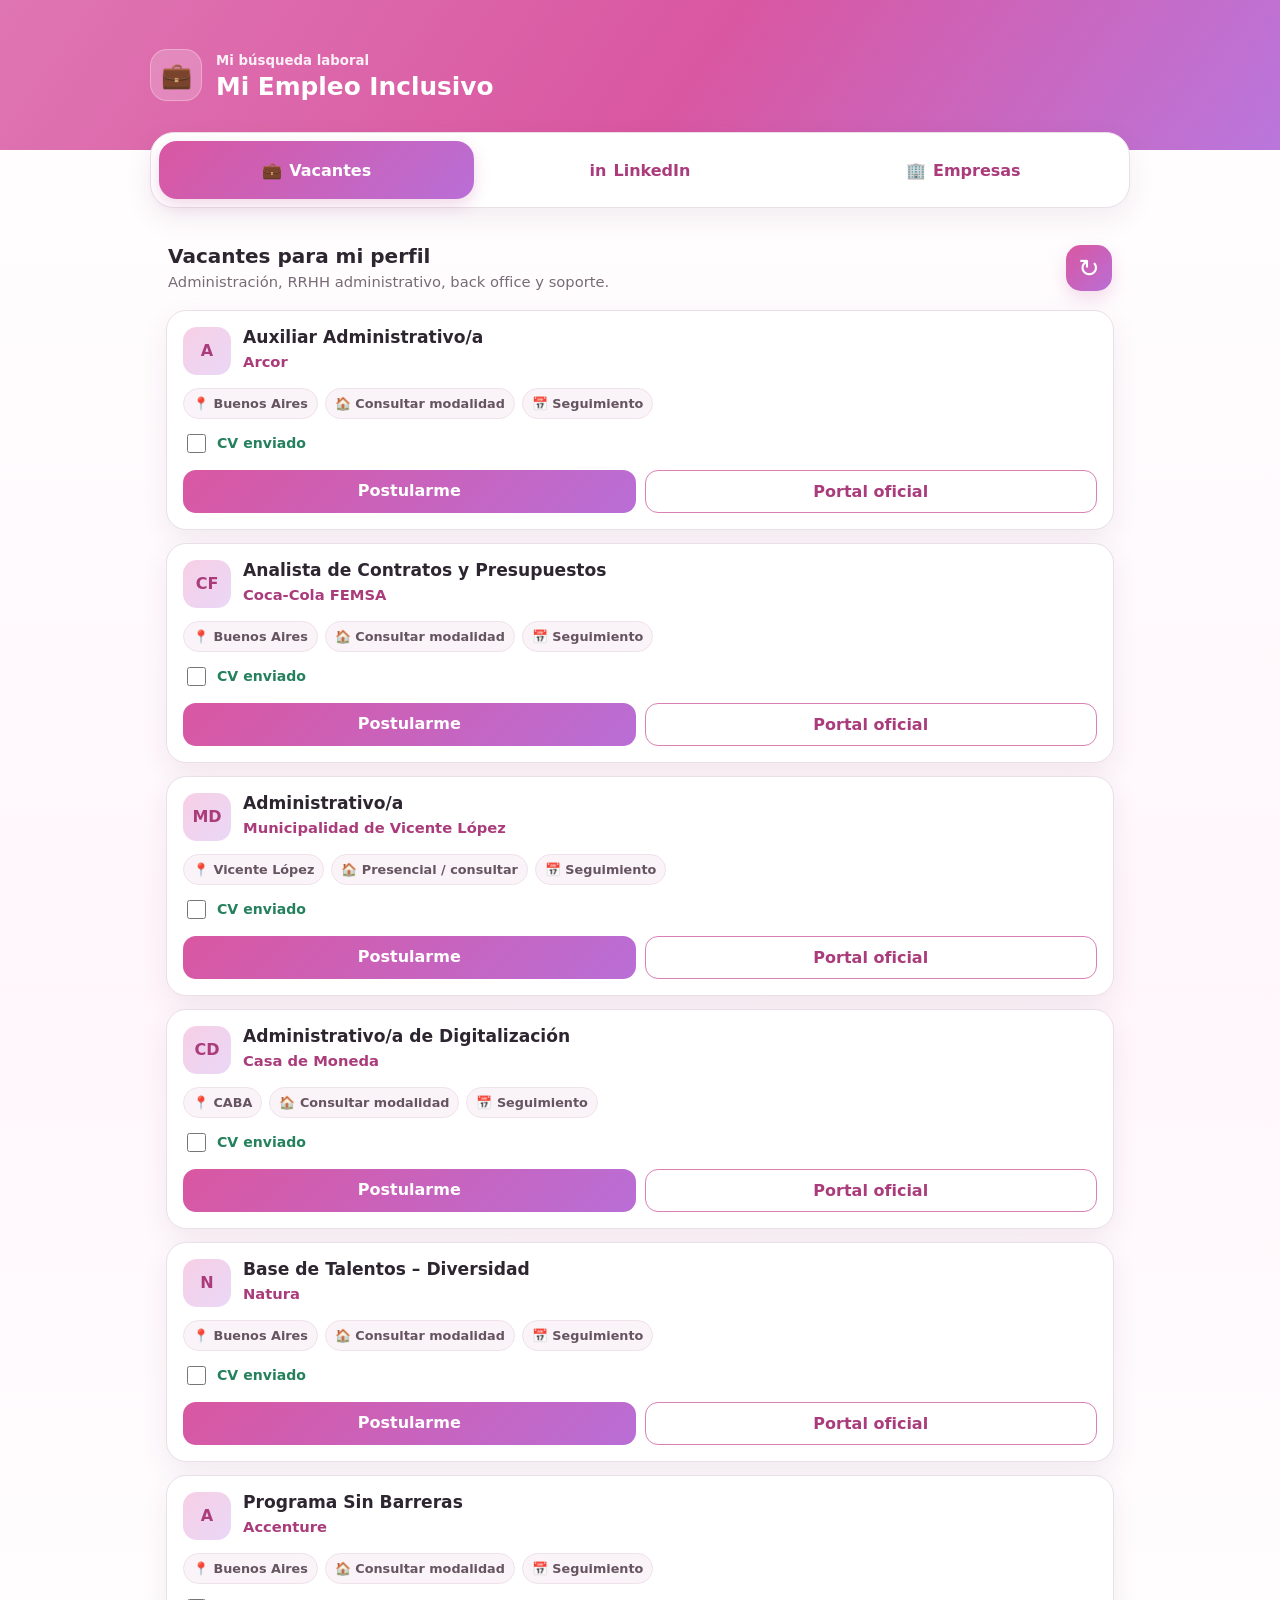
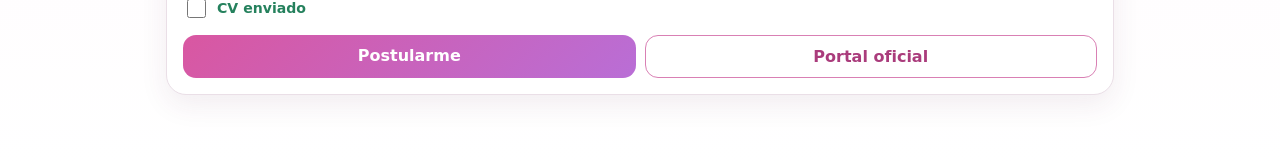
==== index.html @ d7857a65 "Add files via upload" ====
<!doctype html>
<html lang="es">
<head>
  <meta charset="utf-8">
  <meta name="viewport" content="width=device-width,initial-scale=1,viewport-fit=cover">
  <meta name="theme-color" content="#d957a1">
  <meta name="description" content="Mi Empleo Inclusivo">
  <title>Mi Empleo Inclusivo</title>
  <link rel="manifest" href="manifest.webmanifest">
  <link rel="icon" href="icons/icon-192.png">
  <link rel="apple-touch-icon" href="icons/icon-192.png">
  <link rel="stylesheet" href="styles.css">
</head>
<body>
  <header class="hero">
    <div class="hero-title">
      <span class="hero-icon">💼</span>
      <div>
        <small>Mi búsqueda laboral</small>
        <h1>Mi Empleo Inclusivo</h1>
      </div>
    </div>
    <button id="installBtn" class="install-btn hidden">Instalar app</button>
  </header>

  <nav class="tabs">
    <button class="tab active" data-tab="vacancies"><span>💼</span>Vacantes</button>
    <button class="tab" data-tab="linkedin"><span>in</span>LinkedIn</button>
    <button class="tab" data-tab="companies"><span>🏢</span>Empresas</button>
  </nav>

  <main>
    <section id="vacancies" class="panel active">
      <div class="section-bar">
        <div><h2>Vacantes para mi perfil</h2><p>Administración, RRHH administrativo, back office y soporte.</p></div>
        <button id="refreshBtn" class="icon-btn" title="Actualizar">↻</button>
      </div>
      <div id="vacancyList" class="card-list"></div>
    </section>

    <section id="linkedin" class="panel">
      <div class="section-bar">
        <div><h2>Publicaciones de LinkedIn</h2><p>Accesos rápidos a oportunidades compartidas.</p></div>
        <button id="openPersonModal" class="add-circle" title="Agregar persona">＋</button>
      </div>
      <div id="linkedinList" class="card-list"></div>
    </section>

    <section id="companies" class="panel">
      <div class="section-bar">
        <div><h2>Empresas inclusivas</h2><p>Ya están cargadas. Usá el + solo para una empresa nueva.</p></div>
        <button id="openCompanyModal" class="add-circle" title="Agregar empresa">＋</button>
      </div>
      <div class="search-box"><span>⌕</span><input id="companySearch" type="search" placeholder="Buscar empresa"></div>
      <div id="companyList" class="company-grid"></div>
    </section>
  </main>

  <dialog id="companyModal">
    <form id="companyForm">
      <div class="dialog-head"><h3>Agregar empresa nueva</h3><button type="button" class="dialog-close close-dialog">×</button></div>
      <label>Nombre de la empresa<input name="name" required></label>
      <label>Link del portal de empleos<input name="url" type="url" required placeholder="https://..."></label>
      <label>Dominio para el logo <small>(opcional)</small><input name="domain" placeholder="empresa.com"></label>
      <button type="submit" class="primary-btn">Guardar empresa</button>
    </form>
  </dialog>

  <dialog id="personModal">
    <form id="personForm">
      <div class="dialog-head"><h3>Agregar publicación</h3><button type="button" class="dialog-close close-dialog">×</button></div>
      <label>Nombre completo<input name="name" required></label>
      <label>Última publicación<input name="publication" required></label>
      <label>Link de la publicación<input name="url" type="url" required placeholder="https://www.linkedin.com/..."></label>
      <button type="submit" class="primary-btn">Guardar publicación</button>
    </form>
  </dialog>

  <script src="app.js" defer></script>
</body>
</html>
---- styles.css ----
:root{--pink:#d957a1;--pink-dark:#aa3c7c;--purple:#b96ed6;--ink:#2d2530;--muted:#786b75;--line:#eadfe7;--green:#25815d;--shadow:0 10px 28px rgba(90,42,72,.08)}
*{box-sizing:border-box}html{background:#fff5fa}body{margin:0;min-height:100vh;font-family:Inter,system-ui,-apple-system,Segoe UI,Roboto,sans-serif;color:var(--ink);background:linear-gradient(180deg,#fff 0,#fff6fb 56%,#fff 100%)}button,input{font:inherit}button{cursor:pointer}
.hero{min-height:150px;display:flex;align-items:center;justify-content:space-between;gap:16px;padding:28px max(22px,calc((100vw - 980px)/2));color:white;background:linear-gradient(125deg,#df75b2 0%,#d957a1 54%,#ba76dc 100%)}
.hero-title{display:flex;align-items:center;gap:14px}.hero-icon{width:52px;height:52px;display:grid;place-items:center;background:rgba(255,255,255,.2);border:1px solid rgba(255,255,255,.28);border-radius:17px;font-size:25px}.hero small{font-weight:700;opacity:.9}.hero h1{font-size:1.55rem;margin:3px 0 0}
.install-btn{border:0;border-radius:18px;padding:14px 19px;background:white;color:var(--pink-dark);font-weight:850;box-shadow:0 8px 20px rgba(86,29,64,.13)}.hidden{display:none!important}
.tabs{max-width:980px;margin:-18px auto 0;padding:8px;display:grid;grid-template-columns:repeat(3,1fr);gap:8px;position:relative;z-index:2;background:white;border:1px solid var(--line);border-radius:24px;box-shadow:var(--shadow)}
.tab{min-height:58px;border:0;border-radius:18px;background:transparent;color:var(--pink-dark);font-weight:850;font-size:1rem}.tab span{margin-right:7px}.tab.active{background:linear-gradient(135deg,var(--pink),var(--purple));color:white;box-shadow:0 6px 16px rgba(191,72,145,.22)}
main{max-width:980px;margin:auto;padding:28px 16px 70px}.panel{display:none}.panel.active{display:block}
.section-bar{display:flex;align-items:center;justify-content:space-between;gap:15px;margin:8px 2px 18px}.section-bar h2{margin:0 0 4px;font-size:1.25rem}.section-bar p{margin:0;color:var(--muted);font-size:.92rem;line-height:1.35}
.icon-btn,.add-circle{flex:0 0 auto;width:46px;height:46px;border:0;border-radius:15px;background:linear-gradient(135deg,var(--pink),var(--purple));color:white;font-size:1.6rem;box-shadow:0 8px 18px rgba(190,73,145,.18)}
.card-list{display:flex;flex-direction:column;gap:13px}.job-card,.linkedin-card{background:white;border:1px solid var(--line);border-radius:20px;padding:16px;box-shadow:var(--shadow)}
.job-head{display:flex;gap:12px;align-items:flex-start}.company-logo{width:48px;height:48px;flex:0 0 48px;object-fit:contain;padding:7px;background:#fff;border:1px solid var(--line);border-radius:14px}.logo-fallback{width:48px;height:48px;flex:0 0 48px;display:grid;place-items:center;border-radius:14px;background:linear-gradient(135deg,#f7cfe5,#ead7f7);color:var(--pink-dark);font-weight:900}
.job-title{margin:0;font-size:1.07rem;line-height:1.28}.company-name{margin:4px 0 0;color:var(--pink-dark);font-weight:750;font-size:.92rem}.chips{display:flex;flex-wrap:wrap;gap:7px;margin-top:13px}.chip{display:inline-flex;align-items:center;gap:5px;padding:7px 9px;background:#faf4f8;color:#665461;border:1px solid #f0e2ea;border-radius:999px;font-size:.8rem;font-weight:700}
.job-actions{display:grid;grid-template-columns:1fr 1fr;gap:9px;margin-top:14px}.primary-btn,.outline-btn{display:block;text-decoration:none;text-align:center;border-radius:13px;padding:11px 12px;font-weight:850;border:0}.primary-btn{background:linear-gradient(135deg,var(--pink),var(--purple));color:white}.outline-btn{background:white;color:var(--pink-dark);border:1.5px solid #d980b4}.cv-line{margin-top:12px;display:flex;align-items:center;gap:8px;color:var(--green);font-weight:800;font-size:.88rem}.cv-line input{width:19px;height:19px;accent-color:var(--green)}
.linkedin-top{display:flex;align-items:flex-start;justify-content:space-between;gap:12px}.linkedin-name{margin:0;color:var(--pink-dark);font-size:1.04rem}.linkedin-badge{flex:0 0 auto;background:#e8f3ff;color:#1769aa;border-radius:9px;padding:5px 8px;font-size:.75rem;font-weight:900}.linkedin-label{margin:13px 0 3px;color:#9c3f75;font-size:.74rem;font-weight:900;text-transform:uppercase}.linkedin-text{margin:0;color:#544751;line-height:1.38}.linkedin-card .primary-btn{margin-top:14px}
.search-box{display:flex;align-items:center;gap:10px;background:white;border:1px solid var(--line);border-radius:16px;padding:0 14px;margin-bottom:15px;box-shadow:0 6px 18px rgba(90,42,72,.05)}.search-box span{font-size:1.35rem;color:var(--pink-dark)}.search-box input{width:100%;border:0;outline:0;padding:14px 0;background:transparent}
.company-grid{display:grid;grid-template-columns:repeat(2,minmax(0,1fr));gap:11px}.company-card{display:flex;align-items:center;gap:11px;background:white;border:1px solid var(--line);border-radius:18px;padding:13px;box-shadow:0 7px 18px rgba(90,42,72,.06)}.company-card .company-logo,.company-card .logo-fallback{width:42px;height:42px;flex-basis:42px;border-radius:12px}.company-info{min-width:0;flex:1}.company-info h3{margin:0;font-size:.94rem;white-space:nowrap;overflow:hidden;text-overflow:ellipsis}.company-info a{display:inline-block;margin-top:5px;color:var(--pink-dark);font-weight:850;font-size:.81rem;text-decoration:none}.delete-mini{border:0;background:#fff1f5;color:#a2365f;border-radius:9px;width:32px;height:32px;font-weight:900}
.empty{padding:24px 18px;text-align:center;background:rgba(255,255,255,.8);border:1px dashed #e7cfdc;border-radius:18px;color:var(--muted)}
dialog{width:min(92vw,470px);border:0;border-radius:24px;padding:0;box-shadow:0 28px 70px rgba(45,20,35,.27)}dialog::backdrop{background:rgba(41,25,36,.46)}dialog form{padding:22px}.dialog-head{display:flex;align-items:center;justify-content:space-between}.dialog-head h3{margin:0;color:var(--pink-dark)}.dialog-close{border:0;background:#f8edf3;color:#8f3e69;border-radius:10px;width:36px;height:36px;font-size:1.35rem}dialog label{display:block;margin:15px 0;font-weight:800;font-size:.9rem}dialog input{width:100%;margin-top:6px;padding:12px;border:1px solid var(--line);border-radius:12px;outline:none}dialog .primary-btn{width:100%;margin-top:8px}
@media(max-width:650px){.hero{min-height:138px;padding:22px 18px}.hero h1{font-size:1.25rem}.hero-icon{width:46px;height:46px}.install-btn{padding:12px 14px;font-size:.9rem}.tabs{margin:-16px 14px 0}.tab{font-size:.9rem;min-height:54px}.company-grid{grid-template-columns:1fr}.job-actions{grid-template-columns:1fr}}
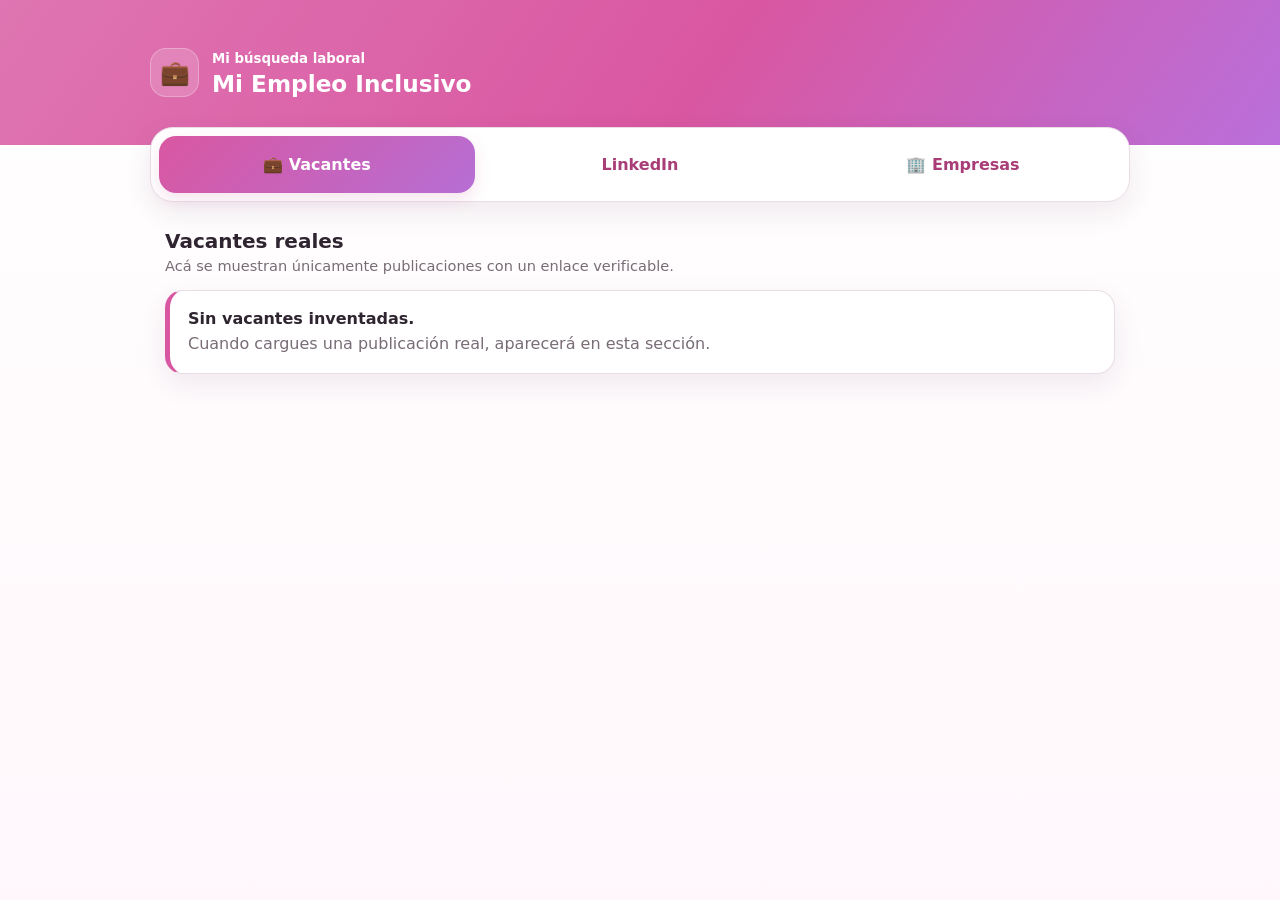
==== commit 0575e7a6: "Add files via upload" ====
--- a/index.html
+++ b/index.html
@@ -1,81 +1,82 @@
 <!doctype html>
 <html lang="es">
 <head>
-  <meta charset="utf-8">
-  <meta name="viewport" content="width=device-width,initial-scale=1,viewport-fit=cover">
-  <meta name="theme-color" content="#d957a1">
-  <meta name="description" content="Mi Empleo Inclusivo">
-  <title>Mi Empleo Inclusivo</title>
-  <link rel="manifest" href="manifest.webmanifest">
-  <link rel="icon" href="icons/icon-192.png">
-  <link rel="apple-touch-icon" href="icons/icon-192.png">
-  <link rel="stylesheet" href="styles.css">
+<meta charset="utf-8">
+<meta name="viewport" content="width=device-width,initial-scale=1,viewport-fit=cover">
+<meta name="theme-color" content="#d957a1">
+<title>Mi Empleo Inclusivo</title>
+<link rel="manifest" href="manifest.webmanifest">
+<link rel="stylesheet" href="styles.css">
+<link rel="icon" href="icons/icon-192.png">
 </head>
 <body>
-  <header class="hero">
-    <div class="hero-title">
-      <span class="hero-icon">💼</span>
-      <div>
-        <small>Mi búsqueda laboral</small>
-        <h1>Mi Empleo Inclusivo</h1>
-      </div>
-    </div>
-    <button id="installBtn" class="install-btn hidden">Instalar app</button>
-  </header>
+<header class="hero">
+  <div class="brand"><span class="briefcase">💼</span><div><small>Mi búsqueda laboral</small><h1>Mi Empleo Inclusivo</h1></div></div>
+  <button id="installBtn" class="install hidden">Instalar</button>
+</header>
 
-  <nav class="tabs">
-    <button class="tab active" data-tab="vacancies"><span>💼</span>Vacantes</button>
-    <button class="tab" data-tab="linkedin"><span>in</span>LinkedIn</button>
-    <button class="tab" data-tab="companies"><span>🏢</span>Empresas</button>
-  </nav>
+<nav class="tabs">
+  <button class="tab active" data-tab="vacantes">💼 Vacantes</button>
+  <button class="tab" data-tab="linkedin">LinkedIn</button>
+  <button class="tab" data-tab="empresas">🏢 Empresas</button>
+</nav>
 
-  <main>
-    <section id="vacancies" class="panel active">
-      <div class="section-bar">
-        <div><h2>Vacantes para mi perfil</h2><p>Administración, RRHH administrativo, back office y soporte.</p></div>
-        <button id="refreshBtn" class="icon-btn" title="Actualizar">↻</button>
-      </div>
-      <div id="vacancyList" class="card-list"></div>
-    </section>
+<main>
+<section id="vacantes" class="panel active">
+  <div class="title-row"><div><h2>Vacantes reales</h2><p>Acá se muestran únicamente publicaciones con un enlace verificable.</p></div></div>
+  <div class="notice">
+    <strong>Sin vacantes inventadas.</strong>
+    <span>Cuando cargues una publicación real, aparecerá en esta sección.</span>
+  </div>
+</section>
 
-    <section id="linkedin" class="panel">
-      <div class="section-bar">
-        <div><h2>Publicaciones de LinkedIn</h2><p>Accesos rápidos a oportunidades compartidas.</p></div>
-        <button id="openPersonModal" class="add-circle" title="Agregar persona">＋</button>
-      </div>
-      <div id="linkedinList" class="card-list"></div>
-    </section>
+<section id="linkedin" class="panel">
+  <div class="title-row">
+    <div><h2>LinkedIn</h2><p>Publicaciones laborales guardadas.</p></div>
+    <div class="row-actions"><button id="refreshLinkedin" class="round" title="Actualizar">↻</button><button id="openPerson" class="round" title="Agregar persona">＋</button></div>
+  </div>
+  <div id="linkedinList" class="list"></div>
+</section>
 
-    <section id="companies" class="panel">
-      <div class="section-bar">
-        <div><h2>Empresas inclusivas</h2><p>Ya están cargadas. Usá el + solo para una empresa nueva.</p></div>
-        <button id="openCompanyModal" class="add-circle" title="Agregar empresa">＋</button>
-      </div>
-      <div class="search-box"><span>⌕</span><input id="companySearch" type="search" placeholder="Buscar empresa"></div>
-      <div id="companyList" class="company-grid"></div>
-    </section>
-  </main>
+<section id="empresas" class="panel">
+  <div class="title-row">
+    <div><h2>Empresas inclusivas</h2><p>Portales laborales cargados.</p></div>
+    <button id="openCompany" class="round">＋</button>
+  </div>
+  <div class="search"><span>⌕</span><input id="companySearch" placeholder="Buscar empresa"></div>
+  <div id="companyList" class="company-grid"></div>
+</section>
+</main>
 
-  <dialog id="companyModal">
-    <form id="companyForm">
-      <div class="dialog-head"><h3>Agregar empresa nueva</h3><button type="button" class="dialog-close close-dialog">×</button></div>
-      <label>Nombre de la empresa<input name="name" required></label>
-      <label>Link del portal de empleos<input name="url" type="url" required placeholder="https://..."></label>
-      <label>Dominio para el logo <small>(opcional)</small><input name="domain" placeholder="empresa.com"></label>
-      <button type="submit" class="primary-btn">Guardar empresa</button>
-    </form>
-  </dialog>
+<dialog id="personModal">
+<form id="personForm">
+  <div class="dialog-head"><h3>Agregar persona</h3><button type="button" class="close">×</button></div>
+  <label>Nombre completo<input name="name" required></label>
+  <label>Link del perfil de LinkedIn<input name="profile" type="url" required placeholder="https://www.linkedin.com/in/..."></label>
+  <p class="help">La persona se agrega a la lista. Para mostrar una publicación específica, después podés guardar su enlace cuando lo tengas.</p>
+  <button class="primary" type="submit">Agregar persona</button>
+</form>
+</dialog>
 
-  <dialog id="personModal">
-    <form id="personForm">
-      <div class="dialog-head"><h3>Agregar publicación</h3><button type="button" class="dialog-close close-dialog">×</button></div>
-      <label>Nombre completo<input name="name" required></label>
-      <label>Última publicación<input name="publication" required></label>
-      <label>Link de la publicación<input name="url" type="url" required placeholder="https://www.linkedin.com/..."></label>
-      <button type="submit" class="primary-btn">Guardar publicación</button>
-    </form>
-  </dialog>
+<dialog id="companyModal">
+<form id="companyForm">
+  <div class="dialog-head"><h3>Agregar empresa</h3><button type="button" class="close">×</button></div>
+  <label>Nombre<input name="name" required></label>
+  <label>Portal de empleos<input name="url" type="url" required></label>
+  <label>Dominio del logo <small>(opcional)</small><input name="domain" placeholder="empresa.com"></label>
+  <button class="primary" type="submit">Guardar empresa</button>
+</form>
+</dialog>
 
-  <script src="app.js" defer></script>
+<dialog id="infoModal">
+<div class="info-box">
+  <div class="dialog-head"><h3>Actualizar LinkedIn</h3><button type="button" class="close">×</button></div>
+  <p>Esta versión actualiza los datos guardados de la app, pero GitHub Pages no puede leer automáticamente las publicaciones de LinkedIn.</p>
+  <p>Los botones <strong>Abrir publicación</strong> llevan a la publicación o a una búsqueda directa en LinkedIn.</p>
+  <button class="primary close-info">Entendido</button>
+</div>
+</dialog>
+
+<script src="app.js"></script>
 </body>
 </html>
--- a/styles.css
+++ b/styles.css
@@ -1,21 +1,13 @@
 
-:root{--pink:#d957a1;--pink-dark:#aa3c7c;--purple:#b96ed6;--ink:#2d2530;--muted:#786b75;--line:#eadfe7;--green:#25815d;--shadow:0 10px 28px rgba(90,42,72,.08)}
-*{box-sizing:border-box}html{background:#fff5fa}body{margin:0;min-height:100vh;font-family:Inter,system-ui,-apple-system,Segoe UI,Roboto,sans-serif;color:var(--ink);background:linear-gradient(180deg,#fff 0,#fff6fb 56%,#fff 100%)}button,input{font:inherit}button{cursor:pointer}
-.hero{min-height:150px;display:flex;align-items:center;justify-content:space-between;gap:16px;padding:28px max(22px,calc((100vw - 980px)/2));color:white;background:linear-gradient(125deg,#df75b2 0%,#d957a1 54%,#ba76dc 100%)}
-.hero-title{display:flex;align-items:center;gap:14px}.hero-icon{width:52px;height:52px;display:grid;place-items:center;background:rgba(255,255,255,.2);border:1px solid rgba(255,255,255,.28);border-radius:17px;font-size:25px}.hero small{font-weight:700;opacity:.9}.hero h1{font-size:1.55rem;margin:3px 0 0}
-.install-btn{border:0;border-radius:18px;padding:14px 19px;background:white;color:var(--pink-dark);font-weight:850;box-shadow:0 8px 20px rgba(86,29,64,.13)}.hidden{display:none!important}
-.tabs{max-width:980px;margin:-18px auto 0;padding:8px;display:grid;grid-template-columns:repeat(3,1fr);gap:8px;position:relative;z-index:2;background:white;border:1px solid var(--line);border-radius:24px;box-shadow:var(--shadow)}
-.tab{min-height:58px;border:0;border-radius:18px;background:transparent;color:var(--pink-dark);font-weight:850;font-size:1rem}.tab span{margin-right:7px}.tab.active{background:linear-gradient(135deg,var(--pink),var(--purple));color:white;box-shadow:0 6px 16px rgba(191,72,145,.22)}
-main{max-width:980px;margin:auto;padding:28px 16px 70px}.panel{display:none}.panel.active{display:block}
-.section-bar{display:flex;align-items:center;justify-content:space-between;gap:15px;margin:8px 2px 18px}.section-bar h2{margin:0 0 4px;font-size:1.25rem}.section-bar p{margin:0;color:var(--muted);font-size:.92rem;line-height:1.35}
-.icon-btn,.add-circle{flex:0 0 auto;width:46px;height:46px;border:0;border-radius:15px;background:linear-gradient(135deg,var(--pink),var(--purple));color:white;font-size:1.6rem;box-shadow:0 8px 18px rgba(190,73,145,.18)}
-.card-list{display:flex;flex-direction:column;gap:13px}.job-card,.linkedin-card{background:white;border:1px solid var(--line);border-radius:20px;padding:16px;box-shadow:var(--shadow)}
-.job-head{display:flex;gap:12px;align-items:flex-start}.company-logo{width:48px;height:48px;flex:0 0 48px;object-fit:contain;padding:7px;background:#fff;border:1px solid var(--line);border-radius:14px}.logo-fallback{width:48px;height:48px;flex:0 0 48px;display:grid;place-items:center;border-radius:14px;background:linear-gradient(135deg,#f7cfe5,#ead7f7);color:var(--pink-dark);font-weight:900}
-.job-title{margin:0;font-size:1.07rem;line-height:1.28}.company-name{margin:4px 0 0;color:var(--pink-dark);font-weight:750;font-size:.92rem}.chips{display:flex;flex-wrap:wrap;gap:7px;margin-top:13px}.chip{display:inline-flex;align-items:center;gap:5px;padding:7px 9px;background:#faf4f8;color:#665461;border:1px solid #f0e2ea;border-radius:999px;font-size:.8rem;font-weight:700}
-.job-actions{display:grid;grid-template-columns:1fr 1fr;gap:9px;margin-top:14px}.primary-btn,.outline-btn{display:block;text-decoration:none;text-align:center;border-radius:13px;padding:11px 12px;font-weight:850;border:0}.primary-btn{background:linear-gradient(135deg,var(--pink),var(--purple));color:white}.outline-btn{background:white;color:var(--pink-dark);border:1.5px solid #d980b4}.cv-line{margin-top:12px;display:flex;align-items:center;gap:8px;color:var(--green);font-weight:800;font-size:.88rem}.cv-line input{width:19px;height:19px;accent-color:var(--green)}
-.linkedin-top{display:flex;align-items:flex-start;justify-content:space-between;gap:12px}.linkedin-name{margin:0;color:var(--pink-dark);font-size:1.04rem}.linkedin-badge{flex:0 0 auto;background:#e8f3ff;color:#1769aa;border-radius:9px;padding:5px 8px;font-size:.75rem;font-weight:900}.linkedin-label{margin:13px 0 3px;color:#9c3f75;font-size:.74rem;font-weight:900;text-transform:uppercase}.linkedin-text{margin:0;color:#544751;line-height:1.38}.linkedin-card .primary-btn{margin-top:14px}
-.search-box{display:flex;align-items:center;gap:10px;background:white;border:1px solid var(--line);border-radius:16px;padding:0 14px;margin-bottom:15px;box-shadow:0 6px 18px rgba(90,42,72,.05)}.search-box span{font-size:1.35rem;color:var(--pink-dark)}.search-box input{width:100%;border:0;outline:0;padding:14px 0;background:transparent}
-.company-grid{display:grid;grid-template-columns:repeat(2,minmax(0,1fr));gap:11px}.company-card{display:flex;align-items:center;gap:11px;background:white;border:1px solid var(--line);border-radius:18px;padding:13px;box-shadow:0 7px 18px rgba(90,42,72,.06)}.company-card .company-logo,.company-card .logo-fallback{width:42px;height:42px;flex-basis:42px;border-radius:12px}.company-info{min-width:0;flex:1}.company-info h3{margin:0;font-size:.94rem;white-space:nowrap;overflow:hidden;text-overflow:ellipsis}.company-info a{display:inline-block;margin-top:5px;color:var(--pink-dark);font-weight:850;font-size:.81rem;text-decoration:none}.delete-mini{border:0;background:#fff1f5;color:#a2365f;border-radius:9px;width:32px;height:32px;font-weight:900}
-.empty{padding:24px 18px;text-align:center;background:rgba(255,255,255,.8);border:1px dashed #e7cfdc;border-radius:18px;color:var(--muted)}
-dialog{width:min(92vw,470px);border:0;border-radius:24px;padding:0;box-shadow:0 28px 70px rgba(45,20,35,.27)}dialog::backdrop{background:rgba(41,25,36,.46)}dialog form{padding:22px}.dialog-head{display:flex;align-items:center;justify-content:space-between}.dialog-head h3{margin:0;color:var(--pink-dark)}.dialog-close{border:0;background:#f8edf3;color:#8f3e69;border-radius:10px;width:36px;height:36px;font-size:1.35rem}dialog label{display:block;margin:15px 0;font-weight:800;font-size:.9rem}dialog input{width:100%;margin-top:6px;padding:12px;border:1px solid var(--line);border-radius:12px;outline:none}dialog .primary-btn{width:100%;margin-top:8px}
-@media(max-width:650px){.hero{min-height:138px;padding:22px 18px}.hero h1{font-size:1.25rem}.hero-icon{width:46px;height:46px}.install-btn{padding:12px 14px;font-size:.9rem}.tabs{margin:-16px 14px 0}.tab{font-size:.9rem;min-height:54px}.company-grid{grid-template-columns:1fr}.job-actions{grid-template-columns:1fr}}
+:root{--pink:#d957a1;--purple:#b66ed4;--dark:#2f2530;--muted:#786c76;--line:#eadde6;--bg:#fff7fb;--shadow:0 10px 28px rgba(83,35,67,.09)}
+*{box-sizing:border-box}body{margin:0;font-family:Inter,system-ui,-apple-system,Segoe UI,Roboto,sans-serif;color:var(--dark);background:linear-gradient(#fff,#fff7fb);min-height:100vh}button,input{font:inherit}button{cursor:pointer}
+.hero{min-height:145px;background:linear-gradient(125deg,#df75b2,#d957a1 55%,#b96fda);color:#fff;display:flex;align-items:center;justify-content:space-between;padding:25px max(18px,calc((100vw - 980px)/2))}
+.brand{display:flex;align-items:center;gap:13px}.briefcase{width:49px;height:49px;border-radius:16px;display:grid;place-items:center;background:#ffffff2b;border:1px solid #ffffff45;font-size:24px}.brand small{font-weight:750}.brand h1{font-size:1.45rem;margin:3px 0 0}.install{border:0;background:#fff;color:#a63875;border-radius:15px;padding:12px 16px;font-weight:850}.hidden{display:none!important}
+.tabs{max-width:980px;margin:-18px auto 0;padding:8px;display:grid;grid-template-columns:repeat(3,1fr);gap:7px;border:1px solid var(--line);border-radius:23px;background:#fff;box-shadow:var(--shadow);position:relative}
+.tab{min-height:57px;border:0;border-radius:17px;background:transparent;color:#a83d77;font-weight:850}.tab.active{background:linear-gradient(135deg,var(--pink),var(--purple));color:#fff;box-shadow:0 6px 16px #c152962b}
+main{max-width:980px;margin:auto;padding:27px 15px 70px}.panel{display:none}.panel.active{display:block}.title-row{display:flex;justify-content:space-between;align-items:center;gap:12px;margin-bottom:16px}.title-row h2{margin:0 0 4px;font-size:1.25rem}.title-row p{margin:0;color:var(--muted);font-size:.91rem}.row-actions{display:flex;gap:8px}.round{border:0;width:44px;height:44px;border-radius:14px;background:linear-gradient(135deg,var(--pink),var(--purple));color:#fff;font-size:1.45rem;box-shadow:0 7px 16px #c152962b}
+.notice{background:#fff;border:1px solid var(--line);border-left:5px solid var(--pink);border-radius:18px;padding:18px;box-shadow:var(--shadow)}.notice strong,.notice span{display:block}.notice span{margin-top:5px;color:var(--muted);line-height:1.4}
+.list{display:flex;flex-direction:column;gap:13px}.linkedin-card{background:#fff;border:1px solid var(--line);border-radius:20px;padding:16px;box-shadow:var(--shadow)}.card-top{display:flex;justify-content:space-between;gap:10px}.person{font-size:1.05rem;color:#a83d77;margin:0}.badge{background:#e8f3ff;color:#1769aa;border-radius:9px;padding:5px 8px;font-weight:900;font-size:.75rem;height:max-content}.type{margin:12px 0 8px;color:#b44180;font-weight:900}.meta{display:grid;gap:7px;color:#514650;font-size:.91rem}.meta div{display:flex;gap:8px;line-height:1.35}.actions{display:grid;grid-template-columns:1fr 1fr;gap:9px;margin-top:14px}.primary,.secondary{border:0;border-radius:13px;padding:11px 12px;text-align:center;text-decoration:none;font-weight:850}.primary{background:linear-gradient(135deg,var(--pink),var(--purple));color:#fff}.secondary{border:1.5px solid #db87ba;background:#fff;color:#a83d77}.custom-note{margin-top:10px;color:var(--muted);font-size:.82rem}
+.search{display:flex;align-items:center;gap:10px;background:#fff;border:1px solid var(--line);border-radius:16px;padding:0 14px;margin-bottom:14px}.search input{width:100%;padding:14px 0;border:0;outline:0}.company-grid{display:grid;grid-template-columns:repeat(2,minmax(0,1fr));gap:10px}.company{display:flex;align-items:center;gap:11px;background:#fff;border:1px solid var(--line);border-radius:17px;padding:13px;box-shadow:0 7px 18px #5323430f}.logo,.fallback{width:42px;height:42px;flex:0 0 42px;border:1px solid var(--line);border-radius:12px;padding:6px;object-fit:contain;background:#fff}.fallback{display:grid;place-items:center;background:#f8d7e9;color:#a83d77;font-weight:900}.company-info{min-width:0}.company-info h3{font-size:.94rem;margin:0;white-space:nowrap;overflow:hidden;text-overflow:ellipsis}.company-info a{display:inline-block;margin-top:5px;color:#a83d77;font-size:.81rem;font-weight:850;text-decoration:none}
+dialog{width:min(92vw,470px);border:0;border-radius:23px;padding:0;box-shadow:0 28px 70px #2f192852}dialog::backdrop{background:#2f192873}dialog form,.info-box{padding:22px}.dialog-head{display:flex;justify-content:space-between;align-items:center}.dialog-head h3{margin:0;color:#a83d77}.close{border:0;width:35px;height:35px;border-radius:10px;background:#f8edf3;color:#943d6b;font-size:1.35rem}dialog label{display:block;font-weight:800;font-size:.9rem;margin:15px 0}dialog input{width:100%;margin-top:6px;padding:12px;border:1px solid var(--line);border-radius:12px}.help,.info-box p{color:var(--muted);line-height:1.45;font-size:.9rem}.info-box .primary,dialog form .primary{width:100%;margin-top:7px}
+@media(max-width:650px){.hero{min-height:135px;padding:21px 17px}.brand h1{font-size:1.22rem}.tabs{margin:-16px 13px 0}.tab{font-size:.9rem;min-height:53px}.company-grid{grid-template-columns:1fr}.actions{grid-template-columns:1fr}}
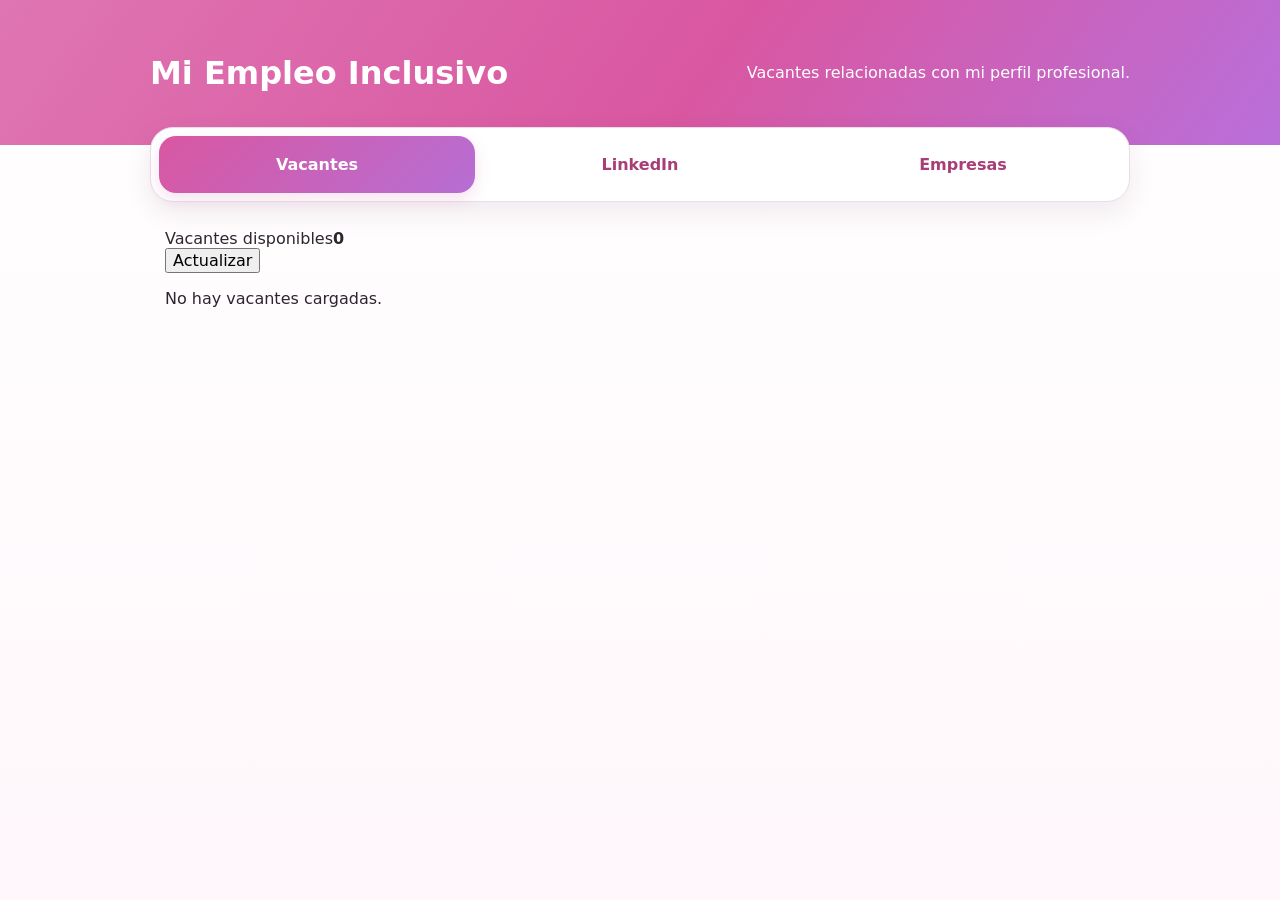
==== commit 20944890: "Add files via upload" ====
--- a/index.html
+++ b/index.html
@@ -3,80 +3,79 @@
 <head>
 <meta charset="utf-8">
 <meta name="viewport" content="width=device-width,initial-scale=1,viewport-fit=cover">
-<meta name="theme-color" content="#d957a1">
+<meta name="theme-color" content="#d95fa4">
 <title>Mi Empleo Inclusivo</title>
-<link rel="manifest" href="manifest.webmanifest">
-<link rel="stylesheet" href="styles.css">
-<link rel="icon" href="icons/icon-192.png">
+<link rel="manifest" href="./manifest.webmanifest?v=3">
+<link rel="stylesheet" href="./styles.css?v=3">
+<link rel="icon" href="./icon-192.png">
 </head>
 <body>
 <header class="hero">
-  <div class="brand"><span class="briefcase">💼</span><div><small>Mi búsqueda laboral</small><h1>Mi Empleo Inclusivo</h1></div></div>
-  <button id="installBtn" class="install hidden">Instalar</button>
+  <h1>Mi Empleo Inclusivo</h1>
+  <p>Vacantes relacionadas con mi perfil profesional.</p>
+  <button id="installBtn" hidden>Instalar app</button>
 </header>
 
 <nav class="tabs">
-  <button class="tab active" data-tab="vacantes">💼 Vacantes</button>
+  <button class="tab active" data-tab="vacancies">Vacantes</button>
   <button class="tab" data-tab="linkedin">LinkedIn</button>
-  <button class="tab" data-tab="empresas">🏢 Empresas</button>
+  <button class="tab" data-tab="companies">Empresas</button>
 </nav>
 
 <main>
-<section id="vacantes" class="panel active">
-  <div class="title-row"><div><h2>Vacantes reales</h2><p>Acá se muestran únicamente publicaciones con un enlace verificable.</p></div></div>
-  <div class="notice">
-    <strong>Sin vacantes inventadas.</strong>
-    <span>Cuando cargues una publicación real, aparecerá en esta sección.</span>
-  </div>
-</section>
+  <section id="vacancies" class="panel active">
+    <div class="topbar">
+      <div><span>Vacantes disponibles</span><strong id="vacancyCount">0</strong></div>
+      <button id="refreshBtn">Actualizar</button>
+    </div>
+    <p id="statusText"></p>
+    <div id="vacancyList" class="cards"></div>
+    <div id="vacancyEmpty" class="empty">No hay vacantes cargadas.</div>
+  </section>
 
-<section id="linkedin" class="panel">
-  <div class="title-row">
-    <div><h2>LinkedIn</h2><p>Publicaciones laborales guardadas.</p></div>
-    <div class="row-actions"><button id="refreshLinkedin" class="round" title="Actualizar">↻</button><button id="openPerson" class="round" title="Agregar persona">＋</button></div>
-  </div>
-  <div id="linkedinList" class="list"></div>
-</section>
+  <section id="linkedin" class="panel">
+    <button class="add-btn" id="showLinkedinForm">+ Agregar persona</button>
 
-<section id="empresas" class="panel">
-  <div class="title-row">
-    <div><h2>Empresas inclusivas</h2><p>Portales laborales cargados.</p></div>
-    <button id="openCompany" class="round">＋</button>
-  </div>
-  <div class="search"><span>⌕</span><input id="companySearch" placeholder="Buscar empresa"></div>
-  <div id="companyList" class="company-grid"></div>
-</section>
+    <form id="linkedinForm" class="form-card" hidden>
+      <label>Nombre completo
+        <input id="linkedinName" required placeholder="Ej.: María Pérez">
+      </label>
+      <label>Link de LinkedIn
+        <input id="linkedinUrl" type="url" required placeholder="https://www.linkedin.com/in/...">
+      </label>
+      <div class="form-actions">
+        <button type="submit" class="primary-btn">Guardar</button>
+        <button type="button" id="cancelLinkedin" class="outline-btn">Cancelar</button>
+      </div>
+    </form>
+
+    <div id="linkedinSourceList" class="cards"></div>
+    <div id="linkedinEmpty" class="empty">No hay personas cargadas.</div>
+  </section>
+
+  <section id="companies" class="panel">
+    <input id="companySearch" class="search" type="search" placeholder="Buscar empresa">
+
+    <button class="add-btn" id="showCompanyForm">+ Agregar empresa</button>
+
+    <form id="companyForm" class="form-card" hidden>
+      <label>Nombre de la empresa
+        <input id="companyName" required placeholder="Ej.: Nueva empresa">
+      </label>
+      <label>Link del portal
+        <input id="companyUrl" type="url" required placeholder="https://...">
+      </label>
+      <div class="form-actions">
+        <button type="submit" class="primary-btn">Guardar</button>
+        <button type="button" id="cancelCompany" class="outline-btn">Cancelar</button>
+      </div>
+    </form>
+
+    <div id="companyList" class="cards"></div>
+    <div id="companyEmpty" class="empty">No se encontró esa empresa.</div>
+  </section>
 </main>
 
-<dialog id="personModal">
-<form id="personForm">
-  <div class="dialog-head"><h3>Agregar persona</h3><button type="button" class="close">×</button></div>
-  <label>Nombre completo<input name="name" required></label>
-  <label>Link del perfil de LinkedIn<input name="profile" type="url" required placeholder="https://www.linkedin.com/in/..."></label>
-  <p class="help">La persona se agrega a la lista. Para mostrar una publicación específica, después podés guardar su enlace cuando lo tengas.</p>
-  <button class="primary" type="submit">Agregar persona</button>
-</form>
-</dialog>
-
-<dialog id="companyModal">
-<form id="companyForm">
-  <div class="dialog-head"><h3>Agregar empresa</h3><button type="button" class="close">×</button></div>
-  <label>Nombre<input name="name" required></label>
-  <label>Portal de empleos<input name="url" type="url" required></label>
-  <label>Dominio del logo <small>(opcional)</small><input name="domain" placeholder="empresa.com"></label>
-  <button class="primary" type="submit">Guardar empresa</button>
-</form>
-</dialog>
-
-<dialog id="infoModal">
-<div class="info-box">
-  <div class="dialog-head"><h3>Actualizar LinkedIn</h3><button type="button" class="close">×</button></div>
-  <p>Esta versión actualiza los datos guardados de la app, pero GitHub Pages no puede leer automáticamente las publicaciones de LinkedIn.</p>
-  <p>Los botones <strong>Abrir publicación</strong> llevan a la publicación o a una búsqueda directa en LinkedIn.</p>
-  <button class="primary close-info">Entendido</button>
-</div>
-</dialog>
-
-<script src="app.js"></script>
+<script src="./app.js?v=3"></script>
 </body>
-</html>+</html>
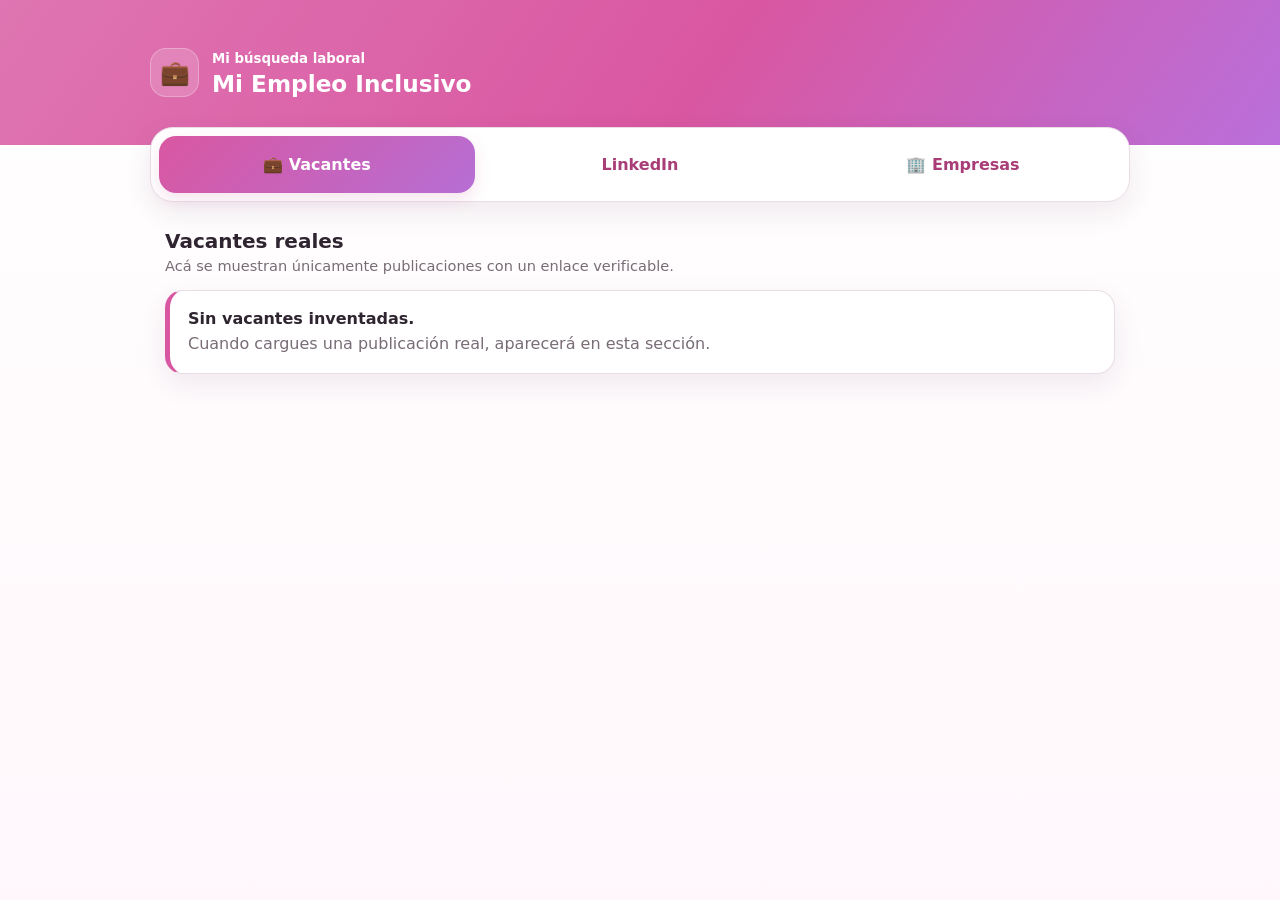
==== commit 001ee47f: "Add files via upload" ====
--- a/index.html
+++ b/index.html
@@ -3,79 +3,80 @@
 <head>
 <meta charset="utf-8">
 <meta name="viewport" content="width=device-width,initial-scale=1,viewport-fit=cover">
-<meta name="theme-color" content="#d95fa4">
+<meta name="theme-color" content="#d957a1">
 <title>Mi Empleo Inclusivo</title>
-<link rel="manifest" href="./manifest.webmanifest?v=3">
-<link rel="stylesheet" href="./styles.css?v=3">
-<link rel="icon" href="./icon-192.png">
+<link rel="manifest" href="manifest.webmanifest">
+<link rel="stylesheet" href="styles.css">
+<link rel="icon" href="icons/icon-192.png">
 </head>
 <body>
 <header class="hero">
-  <h1>Mi Empleo Inclusivo</h1>
-  <p>Vacantes relacionadas con mi perfil profesional.</p>
-  <button id="installBtn" hidden>Instalar app</button>
+  <div class="brand"><span class="briefcase">💼</span><div><small>Mi búsqueda laboral</small><h1>Mi Empleo Inclusivo</h1></div></div>
+  <button id="installBtn" class="install hidden">Instalar</button>
 </header>
 
 <nav class="tabs">
-  <button class="tab active" data-tab="vacancies">Vacantes</button>
+  <button class="tab active" data-tab="vacantes">💼 Vacantes</button>
   <button class="tab" data-tab="linkedin">LinkedIn</button>
-  <button class="tab" data-tab="companies">Empresas</button>
+  <button class="tab" data-tab="empresas">🏢 Empresas</button>
 </nav>
 
 <main>
-  <section id="vacancies" class="panel active">
-    <div class="topbar">
-      <div><span>Vacantes disponibles</span><strong id="vacancyCount">0</strong></div>
-      <button id="refreshBtn">Actualizar</button>
-    </div>
-    <p id="statusText"></p>
-    <div id="vacancyList" class="cards"></div>
-    <div id="vacancyEmpty" class="empty">No hay vacantes cargadas.</div>
-  </section>
+<section id="vacantes" class="panel active">
+  <div class="title-row"><div><h2>Vacantes reales</h2><p>Acá se muestran únicamente publicaciones con un enlace verificable.</p></div></div>
+  <div class="notice">
+    <strong>Sin vacantes inventadas.</strong>
+    <span>Cuando cargues una publicación real, aparecerá en esta sección.</span>
+  </div>
+</section>
 
-  <section id="linkedin" class="panel">
-    <button class="add-btn" id="showLinkedinForm">+ Agregar persona</button>
+<section id="linkedin" class="panel">
+  <div class="title-row">
+    <div><h2>LinkedIn</h2><p>Publicaciones laborales guardadas.</p></div>
+    <div class="row-actions"><button id="refreshLinkedin" class="round" title="Actualizar">↻</button><button id="openPerson" class="round" title="Agregar persona">＋</button></div>
+  </div>
+  <div id="linkedinList" class="list"></div>
+</section>
 
-    <form id="linkedinForm" class="form-card" hidden>
-      <label>Nombre completo
-        <input id="linkedinName" required placeholder="Ej.: María Pérez">
-      </label>
-      <label>Link de LinkedIn
-        <input id="linkedinUrl" type="url" required placeholder="https://www.linkedin.com/in/...">
-      </label>
-      <div class="form-actions">
-        <button type="submit" class="primary-btn">Guardar</button>
-        <button type="button" id="cancelLinkedin" class="outline-btn">Cancelar</button>
-      </div>
-    </form>
-
-    <div id="linkedinSourceList" class="cards"></div>
-    <div id="linkedinEmpty" class="empty">No hay personas cargadas.</div>
-  </section>
-
-  <section id="companies" class="panel">
-    <input id="companySearch" class="search" type="search" placeholder="Buscar empresa">
-
-    <button class="add-btn" id="showCompanyForm">+ Agregar empresa</button>
-
-    <form id="companyForm" class="form-card" hidden>
-      <label>Nombre de la empresa
-        <input id="companyName" required placeholder="Ej.: Nueva empresa">
-      </label>
-      <label>Link del portal
-        <input id="companyUrl" type="url" required placeholder="https://...">
-      </label>
-      <div class="form-actions">
-        <button type="submit" class="primary-btn">Guardar</button>
-        <button type="button" id="cancelCompany" class="outline-btn">Cancelar</button>
-      </div>
-    </form>
-
-    <div id="companyList" class="cards"></div>
-    <div id="companyEmpty" class="empty">No se encontró esa empresa.</div>
-  </section>
+<section id="empresas" class="panel">
+  <div class="title-row">
+    <div><h2>Empresas inclusivas</h2><p>Portales laborales cargados.</p></div>
+    <button id="openCompany" class="round">＋</button>
+  </div>
+  <div class="search"><span>⌕</span><input id="companySearch" placeholder="Buscar empresa"></div>
+  <div id="companyList" class="company-grid"></div>
+</section>
 </main>
 
-<script src="./app.js?v=3"></script>
+<dialog id="personModal">
+<form id="personForm">
+  <div class="dialog-head"><h3>Agregar persona</h3><button type="button" class="close">×</button></div>
+  <label>Nombre completo<input name="name" required></label>
+  <label>Link del perfil de LinkedIn<input name="profile" type="url" required placeholder="https://www.linkedin.com/in/..."></label>
+  <p class="help">La persona se agrega a la lista. Para mostrar una publicación específica, después podés guardar su enlace cuando lo tengas.</p>
+  <button class="primary" type="submit">Agregar persona</button>
+</form>
+</dialog>
+
+<dialog id="companyModal">
+<form id="companyForm">
+  <div class="dialog-head"><h3>Agregar empresa</h3><button type="button" class="close">×</button></div>
+  <label>Nombre<input name="name" required></label>
+  <label>Portal de empleos<input name="url" type="url" required></label>
+  <label>Dominio del logo <small>(opcional)</small><input name="domain" placeholder="empresa.com"></label>
+  <button class="primary" type="submit">Guardar empresa</button>
+</form>
+</dialog>
+
+<dialog id="infoModal">
+<div class="info-box">
+  <div class="dialog-head"><h3>Actualizar LinkedIn</h3><button type="button" class="close">×</button></div>
+  <p>Esta versión actualiza los datos guardados de la app, pero GitHub Pages no puede leer automáticamente las publicaciones de LinkedIn.</p>
+  <p>Los botones <strong>Abrir publicación</strong> llevan a la publicación o a una búsqueda directa en LinkedIn.</p>
+  <button class="primary close-info">Entendido</button>
+</div>
+</dialog>
+
+<script src="app.js"></script>
 </body>
-</html>
+</html>
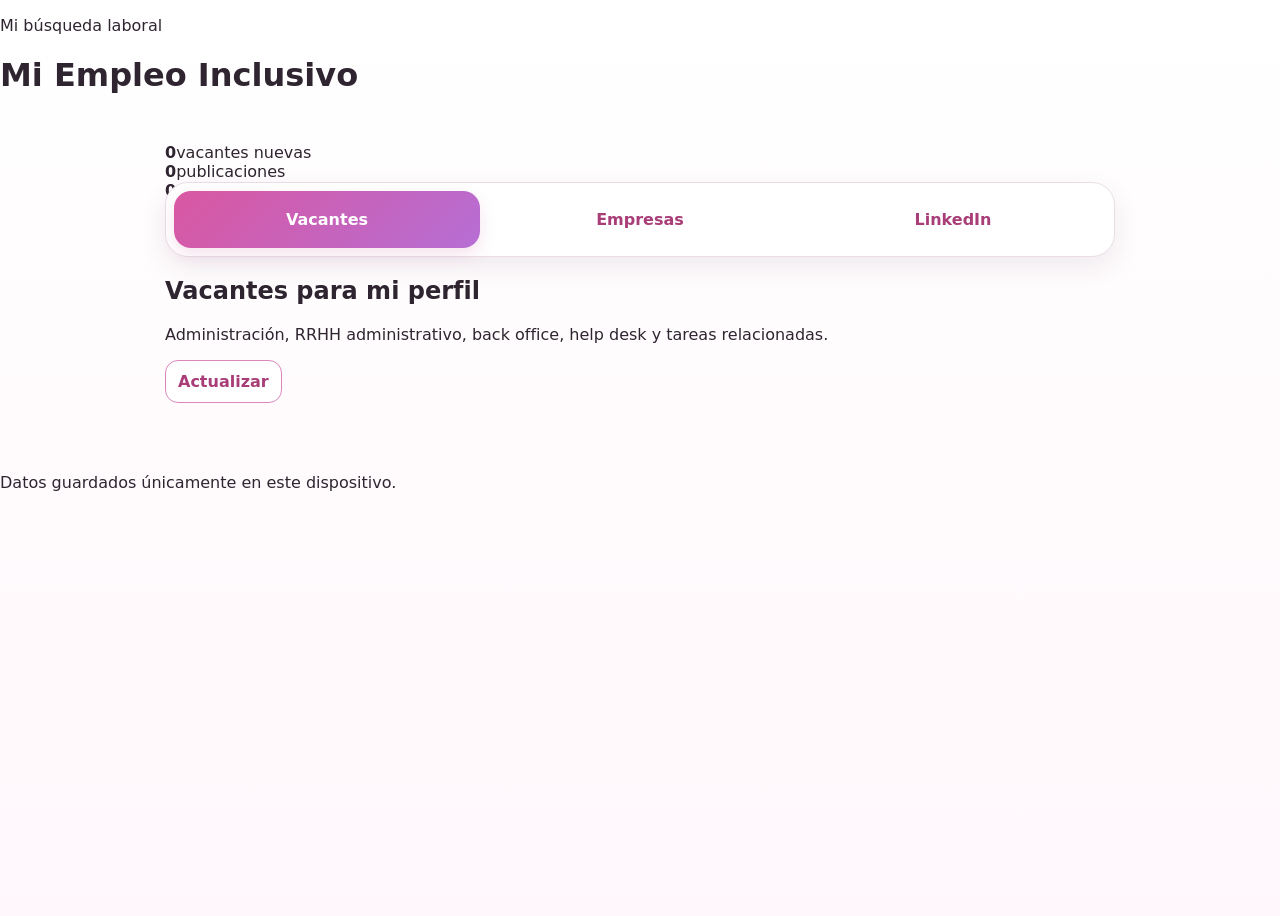
==== commit 60208505: "Add files via upload" ====
--- a/index.html
+++ b/index.html
@@ -1,82 +1,103 @@
 <!doctype html>
 <html lang="es">
 <head>
-<meta charset="utf-8">
-<meta name="viewport" content="width=device-width,initial-scale=1,viewport-fit=cover">
-<meta name="theme-color" content="#d957a1">
-<title>Mi Empleo Inclusivo</title>
-<link rel="manifest" href="manifest.webmanifest">
-<link rel="stylesheet" href="styles.css">
-<link rel="icon" href="icons/icon-192.png">
+  <meta charset="utf-8">
+  <meta name="viewport" content="width=device-width,initial-scale=1,viewport-fit=cover">
+  <meta name="theme-color" content="#d84a91">
+  <meta name="description" content="Vacantes y fuentes de empleo inclusivo para uso personal.">
+  <title>Mi Empleo Inclusivo</title>
+  <link rel="manifest" href="manifest.webmanifest">
+  <link rel="icon" href="icons/icon-192.png">
+  <link rel="apple-touch-icon" href="icons/icon-192.png">
+  <link rel="stylesheet" href="styles.css">
 </head>
 <body>
-<header class="hero">
-  <div class="brand"><span class="briefcase">💼</span><div><small>Mi búsqueda laboral</small><h1>Mi Empleo Inclusivo</h1></div></div>
-  <button id="installBtn" class="install hidden">Instalar</button>
-</header>
+  <header class="topbar">
+    <div>
+      <p class="eyebrow">Mi búsqueda laboral</p>
+      <h1>Mi Empleo Inclusivo</h1>
+    </div>
+    <button id="installBtn" class="secondary hidden">Instalar app</button>
+  </header>
 
-<nav class="tabs">
-  <button class="tab active" data-tab="vacantes">💼 Vacantes</button>
-  <button class="tab" data-tab="linkedin">LinkedIn</button>
-  <button class="tab" data-tab="empresas">🏢 Empresas</button>
-</nav>
+  <main>
+    <section class="summary" aria-label="Resumen">
+      <article><strong id="vacancyCount">0</strong><span>vacantes nuevas</span></article>
+      <article><strong id="publicationCount">0</strong><span>publicaciones</span></article>
+      <article><strong id="companyCount">0</strong><span>empresas guardadas</span></article>
+    </section>
 
-<main>
-<section id="vacantes" class="panel active">
-  <div class="title-row"><div><h2>Vacantes reales</h2><p>Acá se muestran únicamente publicaciones con un enlace verificable.</p></div></div>
-  <div class="notice">
-    <strong>Sin vacantes inventadas.</strong>
-    <span>Cuando cargues una publicación real, aparecerá en esta sección.</span>
-  </div>
-</section>
+    <nav class="tabs" aria-label="Secciones">
+      <button class="tab active" data-tab="vacancies">Vacantes</button>
+      <button class="tab" data-tab="companies">Empresas</button>
+      <button class="tab" data-tab="linkedin">LinkedIn</button>
+    </nav>
 
-<section id="linkedin" class="panel">
-  <div class="title-row">
-    <div><h2>LinkedIn</h2><p>Publicaciones laborales guardadas.</p></div>
-    <div class="row-actions"><button id="refreshLinkedin" class="round" title="Actualizar">↻</button><button id="openPerson" class="round" title="Agregar persona">＋</button></div>
-  </div>
-  <div id="linkedinList" class="list"></div>
-</section>
+    <section id="vacancies" class="panel active">
+      <div class="section-head">
+        <div>
+          <h2>Vacantes para mi perfil</h2>
+          <p>Administración, RRHH administrativo, back office, help desk y tareas relacionadas.</p>
+        </div>
+        <button id="refreshBtn" class="secondary">Actualizar</button>
+      </div>
+      <div id="vacancyList" class="cards"></div>
+    </section>
 
-<section id="empresas" class="panel">
-  <div class="title-row">
-    <div><h2>Empresas inclusivas</h2><p>Portales laborales cargados.</p></div>
-    <button id="openCompany" class="round">＋</button>
-  </div>
-  <div class="search"><span>⌕</span><input id="companySearch" placeholder="Buscar empresa"></div>
-  <div id="companyList" class="company-grid"></div>
-</section>
-</main>
+    <section id="companies" class="panel">
+      <div class="section-head">
+        <div>
+          <h2>Empresas inclusivas</h2>
+          <p>Buscá una empresa y abrí su portal de empleos.</p>
+        </div>
+        <button id="openCompanyModal" class="primary">+ Agregar empresa</button>
+      </div>
+      <label class="search-label">
+        <span>Buscar empresa</span>
+        <input id="companySearch" type="search" placeholder="Ejemplo: Arcor">
+      </label>
+      <div id="companyList" class="cards compact"></div>
+    </section>
 
-<dialog id="personModal">
-<form id="personForm">
-  <div class="dialog-head"><h3>Agregar persona</h3><button type="button" class="close">×</button></div>
-  <label>Nombre completo<input name="name" required></label>
-  <label>Link del perfil de LinkedIn<input name="profile" type="url" required placeholder="https://www.linkedin.com/in/..."></label>
-  <p class="help">La persona se agrega a la lista. Para mostrar una publicación específica, después podés guardar su enlace cuando lo tengas.</p>
-  <button class="primary" type="submit">Agregar persona</button>
-</form>
-</dialog>
+    <section id="linkedin" class="panel">
+      <div class="section-head">
+        <div>
+          <h2>Publicaciones de LinkedIn</h2>
+          <p>Acceso directo a oportunidades compartidas por personas que seguís.</p>
+        </div>
+        <button id="openPersonModal" class="primary">+ Agregar persona</button>
+      </div>
+      <div id="linkedinList" class="cards"></div>
+    </section>
+  </main>
 
-<dialog id="companyModal">
-<form id="companyForm">
-  <div class="dialog-head"><h3>Agregar empresa</h3><button type="button" class="close">×</button></div>
-  <label>Nombre<input name="name" required></label>
-  <label>Portal de empleos<input name="url" type="url" required></label>
-  <label>Dominio del logo <small>(opcional)</small><input name="domain" placeholder="empresa.com"></label>
-  <button class="primary" type="submit">Guardar empresa</button>
-</form>
-</dialog>
+  <dialog id="companyModal">
+    <form id="companyForm" method="dialog">
+      <h3>Agregar empresa</h3>
+      <label>Nombre de la empresa<input name="name" required></label>
+      <label>Link del portal de empleos<input name="url" type="url" required placeholder="https://..."></label>
+      <div class="dialog-actions">
+        <button type="button" class="secondary close-dialog">Cancelar</button>
+        <button type="submit" class="primary">Guardar</button>
+      </div>
+    </form>
+  </dialog>
 
-<dialog id="infoModal">
-<div class="info-box">
-  <div class="dialog-head"><h3>Actualizar LinkedIn</h3><button type="button" class="close">×</button></div>
-  <p>Esta versión actualiza los datos guardados de la app, pero GitHub Pages no puede leer automáticamente las publicaciones de LinkedIn.</p>
-  <p>Los botones <strong>Abrir publicación</strong> llevan a la publicación o a una búsqueda directa en LinkedIn.</p>
-  <button class="primary close-info">Entendido</button>
-</div>
-</dialog>
+  <dialog id="personModal">
+    <form id="personForm" method="dialog">
+      <h3>Agregar publicación</h3>
+      <label>Nombre completo<input name="name" required></label>
+      <label>Última publicación<input name="publication" required></label>
+      <label>Puesto<input name="position" required></label>
+      <label>Link de la publicación<input name="url" type="url" required placeholder="https://www.linkedin.com/..."></label>
+      <div class="dialog-actions">
+        <button type="button" class="secondary close-dialog">Cancelar</button>
+        <button type="submit" class="primary">Guardar</button>
+      </div>
+    </form>
+  </dialog>
 
-<script src="app.js"></script>
+  <footer>Datos guardados únicamente en este dispositivo.</footer>
+  <script src="app.js" defer></script>
 </body>
-</html>+</html>
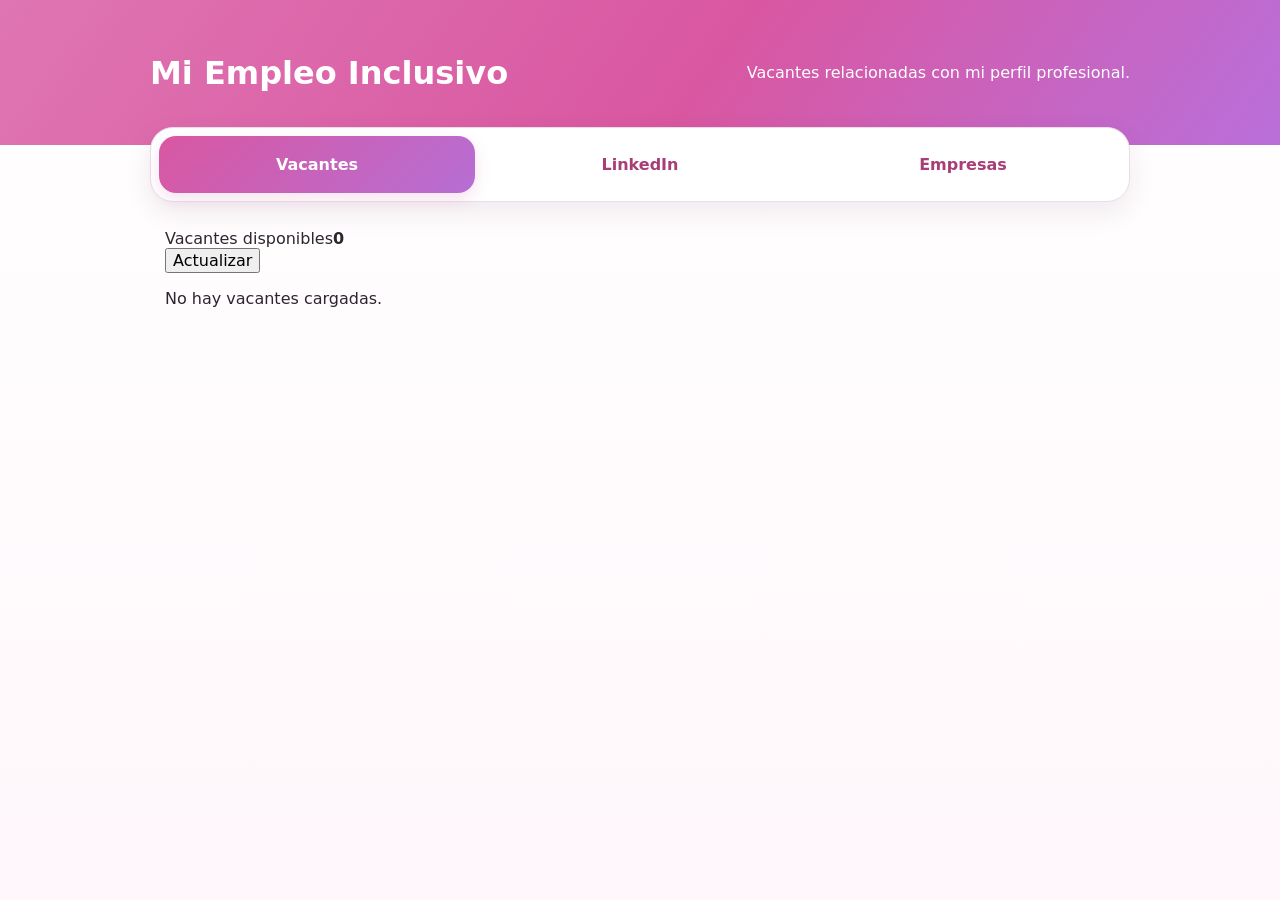
==== commit 24667762: "Add files via upload" ====
--- a/index.html
+++ b/index.html
@@ -1,103 +1,81 @@
 <!doctype html>
 <html lang="es">
 <head>
-  <meta charset="utf-8">
-  <meta name="viewport" content="width=device-width,initial-scale=1,viewport-fit=cover">
-  <meta name="theme-color" content="#d84a91">
-  <meta name="description" content="Vacantes y fuentes de empleo inclusivo para uso personal.">
-  <title>Mi Empleo Inclusivo</title>
-  <link rel="manifest" href="manifest.webmanifest">
-  <link rel="icon" href="icons/icon-192.png">
-  <link rel="apple-touch-icon" href="icons/icon-192.png">
-  <link rel="stylesheet" href="styles.css">
+<meta charset="utf-8">
+<meta name="viewport" content="width=device-width,initial-scale=1,viewport-fit=cover">
+<meta name="theme-color" content="#d95fa4">
+<title>Mi Empleo Inclusivo</title>
+<link rel="manifest" href="./manifest.webmanifest?v=3">
+<link rel="stylesheet" href="./styles.css?v=3">
+<link rel="icon" href="./icon-192.png">
 </head>
 <body>
-  <header class="topbar">
-    <div>
-      <p class="eyebrow">Mi búsqueda laboral</p>
-      <h1>Mi Empleo Inclusivo</h1>
+<header class="hero">
+  <h1>Mi Empleo Inclusivo</h1>
+  <p>Vacantes relacionadas con mi perfil profesional.</p>
+  <button id="installBtn" hidden>Instalar app</button>
+</header>
+
+<nav class="tabs">
+  <button class="tab active" data-tab="vacancies">Vacantes</button>
+  <button class="tab" data-tab="linkedin">LinkedIn</button>
+  <button class="tab" data-tab="companies">Empresas</button>
+</nav>
+
+<main>
+  <section id="vacancies" class="panel active">
+    <div class="topbar">
+      <div><span>Vacantes disponibles</span><strong id="vacancyCount">0</strong></div>
+      <button id="refreshBtn">Actualizar</button>
     </div>
-    <button id="installBtn" class="secondary hidden">Instalar app</button>
-  </header>
+    <p id="statusText"></p>
+    <div id="vacancyList" class="cards"></div>
+    <div id="vacancyEmpty" class="empty">No hay vacantes cargadas.</div>
+  </section>
 
-  <main>
-    <section class="summary" aria-label="Resumen">
-      <article><strong id="vacancyCount">0</strong><span>vacantes nuevas</span></article>
-      <article><strong id="publicationCount">0</strong><span>publicaciones</span></article>
-      <article><strong id="companyCount">0</strong><span>empresas guardadas</span></article>
-    </section>
+  <section id="linkedin" class="panel">
+    <button class="add-btn" id="showLinkedinForm">+ Agregar persona</button>
 
-    <nav class="tabs" aria-label="Secciones">
-      <button class="tab active" data-tab="vacancies">Vacantes</button>
-      <button class="tab" data-tab="companies">Empresas</button>
-      <button class="tab" data-tab="linkedin">LinkedIn</button>
-    </nav>
-
-    <section id="vacancies" class="panel active">
-      <div class="section-head">
-        <div>
-          <h2>Vacantes para mi perfil</h2>
-          <p>Administración, RRHH administrativo, back office, help desk y tareas relacionadas.</p>
-        </div>
-        <button id="refreshBtn" class="secondary">Actualizar</button>
-      </div>
-      <div id="vacancyList" class="cards"></div>
-    </section>
-
-    <section id="companies" class="panel">
-      <div class="section-head">
-        <div>
-          <h2>Empresas inclusivas</h2>
-          <p>Buscá una empresa y abrí su portal de empleos.</p>
-        </div>
-        <button id="openCompanyModal" class="primary">+ Agregar empresa</button>
-      </div>
-      <label class="search-label">
-        <span>Buscar empresa</span>
-        <input id="companySearch" type="search" placeholder="Ejemplo: Arcor">
+    <form id="linkedinForm" class="form-card" hidden>
+      <label>Nombre completo
+        <input id="linkedinName" required placeholder="Ej.: María Pérez">
       </label>
-      <div id="companyList" class="cards compact"></div>
-    </section>
-
-    <section id="linkedin" class="panel">
-      <div class="section-head">
-        <div>
-          <h2>Publicaciones de LinkedIn</h2>
-          <p>Acceso directo a oportunidades compartidas por personas que seguís.</p>
-        </div>
-        <button id="openPersonModal" class="primary">+ Agregar persona</button>
-      </div>
-      <div id="linkedinList" class="cards"></div>
-    </section>
-  </main>
-
-  <dialog id="companyModal">
-    <form id="companyForm" method="dialog">
-      <h3>Agregar empresa</h3>
-      <label>Nombre de la empresa<input name="name" required></label>
-      <label>Link del portal de empleos<input name="url" type="url" required placeholder="https://..."></label>
-      <div class="dialog-actions">
-        <button type="button" class="secondary close-dialog">Cancelar</button>
-        <button type="submit" class="primary">Guardar</button>
+      <label>Link de LinkedIn
+        <input id="linkedinUrl" type="url" required placeholder="https://www.linkedin.com/in/...">
+      </label>
+      <div class="form-actions">
+        <button type="submit" class="primary-btn">Guardar</button>
+        <button type="button" id="cancelLinkedin" class="outline-btn">Cancelar</button>
       </div>
     </form>
-  </dialog>
 
-  <dialog id="personModal">
-    <form id="personForm" method="dialog">
-      <h3>Agregar publicación</h3>
-      <label>Nombre completo<input name="name" required></label>
-      <label>Última publicación<input name="publication" required></label>
-      <label>Puesto<input name="position" required></label>
-      <label>Link de la publicación<input name="url" type="url" required placeholder="https://www.linkedin.com/..."></label>
-      <div class="dialog-actions">
-        <button type="button" class="secondary close-dialog">Cancelar</button>
-        <button type="submit" class="primary">Guardar</button>
+    <div id="linkedinSourceList" class="cards"></div>
+    <div id="linkedinEmpty" class="empty">No hay personas cargadas.</div>
+  </section>
+
+  <section id="companies" class="panel">
+    <input id="companySearch" class="search" type="search" placeholder="Buscar empresa">
+
+    <button class="add-btn" id="showCompanyForm">+ Agregar empresa</button>
+
+    <form id="companyForm" class="form-card" hidden>
+      <label>Nombre de la empresa
+        <input id="companyName" required placeholder="Ej.: Nueva empresa">
+      </label>
+      <label>Link del portal
+        <input id="companyUrl" type="url" required placeholder="https://...">
+      </label>
+      <div class="form-actions">
+        <button type="submit" class="primary-btn">Guardar</button>
+        <button type="button" id="cancelCompany" class="outline-btn">Cancelar</button>
       </div>
     </form>
-  </dialog>
 
-  <footer>Datos guardados únicamente en este dispositivo.</footer>
-  <script src="app.js" defer></script>
+    <div id="companyList" class="cards"></div>
+    <div id="companyEmpty" class="empty">No se encontró esa empresa.</div>
+  </section>
+</main>
+
+<script src="./app.js?v=3"></script>
 </body>
 </html>
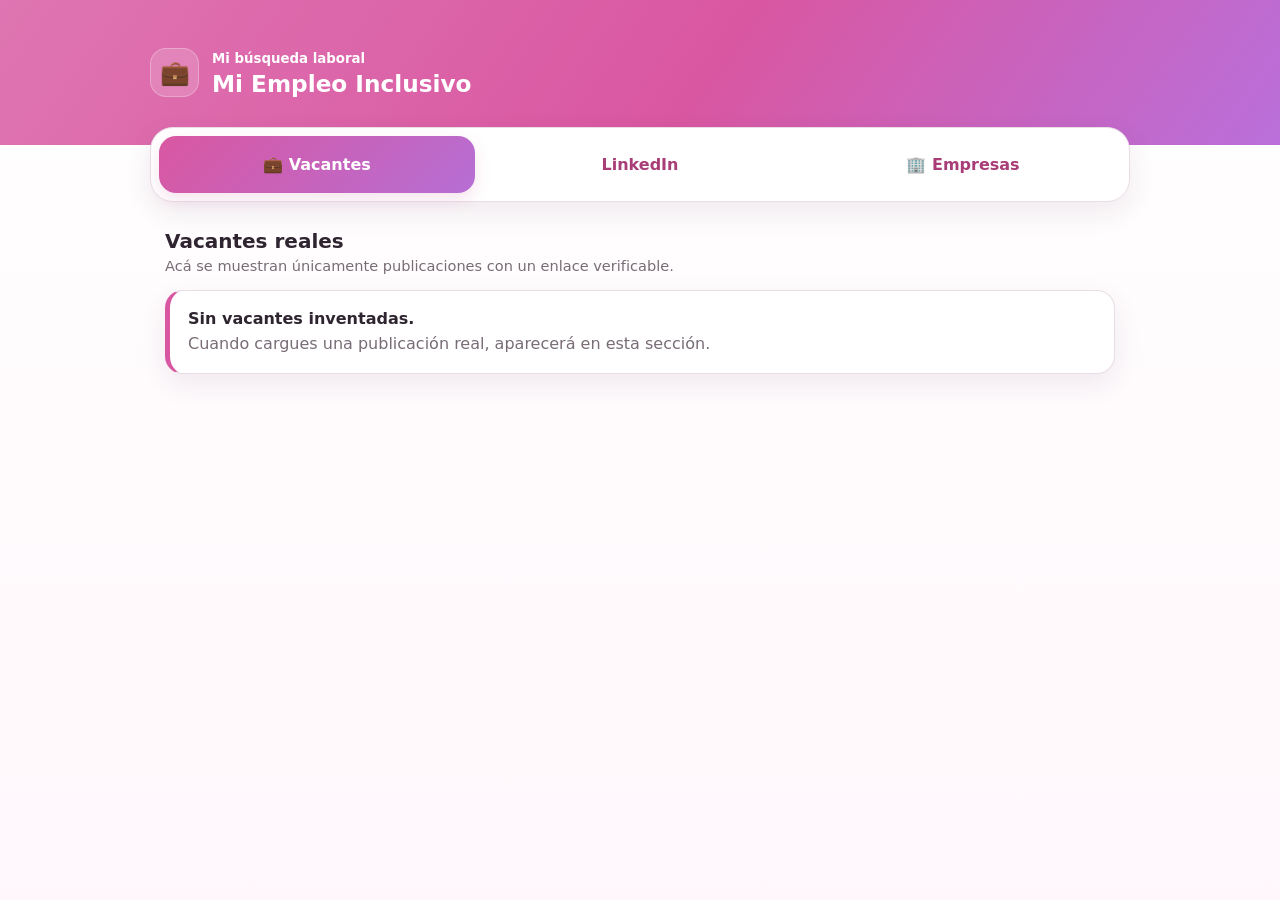
==== commit 851da8fc: "Add files via upload" ====
--- a/index.html
+++ b/index.html
@@ -3,79 +3,80 @@
 <head>
 <meta charset="utf-8">
 <meta name="viewport" content="width=device-width,initial-scale=1,viewport-fit=cover">
-<meta name="theme-color" content="#d95fa4">
+<meta name="theme-color" content="#d957a1">
 <title>Mi Empleo Inclusivo</title>
-<link rel="manifest" href="./manifest.webmanifest?v=3">
-<link rel="stylesheet" href="./styles.css?v=3">
-<link rel="icon" href="./icon-192.png">
+<link rel="manifest" href="manifest.webmanifest">
+<link rel="stylesheet" href="styles.css">
+<link rel="icon" href="icons/icon-192.png">
 </head>
 <body>
 <header class="hero">
-  <h1>Mi Empleo Inclusivo</h1>
-  <p>Vacantes relacionadas con mi perfil profesional.</p>
-  <button id="installBtn" hidden>Instalar app</button>
+  <div class="brand"><span class="briefcase">💼</span><div><small>Mi búsqueda laboral</small><h1>Mi Empleo Inclusivo</h1></div></div>
+  <button id="installBtn" class="install hidden">Instalar</button>
 </header>
 
 <nav class="tabs">
-  <button class="tab active" data-tab="vacancies">Vacantes</button>
+  <button class="tab active" data-tab="vacantes">💼 Vacantes</button>
   <button class="tab" data-tab="linkedin">LinkedIn</button>
-  <button class="tab" data-tab="companies">Empresas</button>
+  <button class="tab" data-tab="empresas">🏢 Empresas</button>
 </nav>
 
 <main>
-  <section id="vacancies" class="panel active">
-    <div class="topbar">
-      <div><span>Vacantes disponibles</span><strong id="vacancyCount">0</strong></div>
-      <button id="refreshBtn">Actualizar</button>
-    </div>
-    <p id="statusText"></p>
-    <div id="vacancyList" class="cards"></div>
-    <div id="vacancyEmpty" class="empty">No hay vacantes cargadas.</div>
-  </section>
+<section id="vacantes" class="panel active">
+  <div class="title-row"><div><h2>Vacantes reales</h2><p>Acá se muestran únicamente publicaciones con un enlace verificable.</p></div></div>
+  <div class="notice">
+    <strong>Sin vacantes inventadas.</strong>
+    <span>Cuando cargues una publicación real, aparecerá en esta sección.</span>
+  </div>
+</section>
 
-  <section id="linkedin" class="panel">
-    <button class="add-btn" id="showLinkedinForm">+ Agregar persona</button>
+<section id="linkedin" class="panel">
+  <div class="title-row">
+    <div><h2>LinkedIn</h2><p>Publicaciones laborales guardadas.</p></div>
+    <div class="row-actions"><button id="refreshLinkedin" class="round" title="Actualizar">↻</button><button id="openPerson" class="round" title="Agregar persona">＋</button></div>
+  </div>
+  <div id="linkedinList" class="list"></div>
+</section>
 
-    <form id="linkedinForm" class="form-card" hidden>
-      <label>Nombre completo
-        <input id="linkedinName" required placeholder="Ej.: María Pérez">
-      </label>
-      <label>Link de LinkedIn
-        <input id="linkedinUrl" type="url" required placeholder="https://www.linkedin.com/in/...">
-      </label>
-      <div class="form-actions">
-        <button type="submit" class="primary-btn">Guardar</button>
-        <button type="button" id="cancelLinkedin" class="outline-btn">Cancelar</button>
-      </div>
-    </form>
-
-    <div id="linkedinSourceList" class="cards"></div>
-    <div id="linkedinEmpty" class="empty">No hay personas cargadas.</div>
-  </section>
-
-  <section id="companies" class="panel">
-    <input id="companySearch" class="search" type="search" placeholder="Buscar empresa">
-
-    <button class="add-btn" id="showCompanyForm">+ Agregar empresa</button>
-
-    <form id="companyForm" class="form-card" hidden>
-      <label>Nombre de la empresa
-        <input id="companyName" required placeholder="Ej.: Nueva empresa">
-      </label>
-      <label>Link del portal
-        <input id="companyUrl" type="url" required placeholder="https://...">
-      </label>
-      <div class="form-actions">
-        <button type="submit" class="primary-btn">Guardar</button>
-        <button type="button" id="cancelCompany" class="outline-btn">Cancelar</button>
-      </div>
-    </form>
-
-    <div id="companyList" class="cards"></div>
-    <div id="companyEmpty" class="empty">No se encontró esa empresa.</div>
-  </section>
+<section id="empresas" class="panel">
+  <div class="title-row">
+    <div><h2>Empresas inclusivas</h2><p>Portales laborales cargados.</p></div>
+    <button id="openCompany" class="round">＋</button>
+  </div>
+  <div class="search"><span>⌕</span><input id="companySearch" placeholder="Buscar empresa"></div>
+  <div id="companyList" class="company-grid"></div>
+</section>
 </main>
 
-<script src="./app.js?v=3"></script>
+<dialog id="personModal">
+<form id="personForm">
+  <div class="dialog-head"><h3>Agregar persona</h3><button type="button" class="close">×</button></div>
+  <label>Nombre completo<input name="name" required></label>
+  <label>Link del perfil de LinkedIn<input name="profile" type="url" required placeholder="https://www.linkedin.com/in/..."></label>
+  <p class="help">La persona se agrega a la lista. Para mostrar una publicación específica, después podés guardar su enlace cuando lo tengas.</p>
+  <button class="primary" type="submit">Agregar persona</button>
+</form>
+</dialog>
+
+<dialog id="companyModal">
+<form id="companyForm">
+  <div class="dialog-head"><h3>Agregar empresa</h3><button type="button" class="close">×</button></div>
+  <label>Nombre<input name="name" required></label>
+  <label>Portal de empleos<input name="url" type="url" required></label>
+  <label>Dominio del logo <small>(opcional)</small><input name="domain" placeholder="empresa.com"></label>
+  <button class="primary" type="submit">Guardar empresa</button>
+</form>
+</dialog>
+
+<dialog id="infoModal">
+<div class="info-box">
+  <div class="dialog-head"><h3>Actualizar LinkedIn</h3><button type="button" class="close">×</button></div>
+  <p>Esta versión actualiza los datos guardados de la app, pero GitHub Pages no puede leer automáticamente las publicaciones de LinkedIn.</p>
+  <p>Los botones <strong>Abrir publicación</strong> llevan a la publicación o a una búsqueda directa en LinkedIn.</p>
+  <button class="primary close-info">Entendido</button>
+</div>
+</dialog>
+
+<script src="app.js"></script>
 </body>
-</html>
+</html>
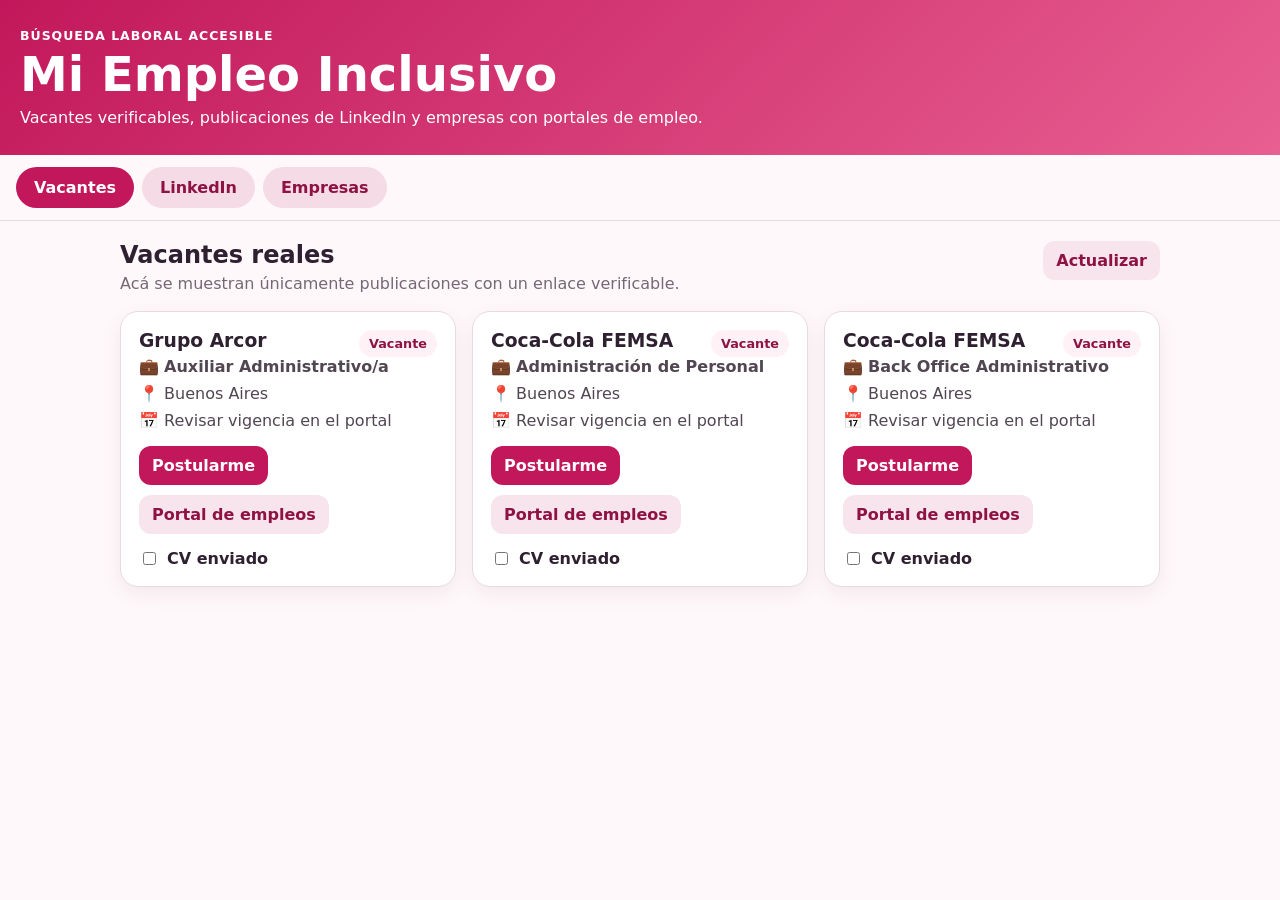
==== commit 287bb4aa: "Add files via upload" ====
--- a/index.html
+++ b/index.html
@@ -1,82 +1 @@
-<!doctype html>
-<html lang="es">
-<head>
-<meta charset="utf-8">
-<meta name="viewport" content="width=device-width,initial-scale=1,viewport-fit=cover">
-<meta name="theme-color" content="#d957a1">
-<title>Mi Empleo Inclusivo</title>
-<link rel="manifest" href="manifest.webmanifest">
-<link rel="stylesheet" href="styles.css">
-<link rel="icon" href="icons/icon-192.png">
-</head>
-<body>
-<header class="hero">
-  <div class="brand"><span class="briefcase">💼</span><div><small>Mi búsqueda laboral</small><h1>Mi Empleo Inclusivo</h1></div></div>
-  <button id="installBtn" class="install hidden">Instalar</button>
-</header>
-
-<nav class="tabs">
-  <button class="tab active" data-tab="vacantes">💼 Vacantes</button>
-  <button class="tab" data-tab="linkedin">LinkedIn</button>
-  <button class="tab" data-tab="empresas">🏢 Empresas</button>
-</nav>
-
-<main>
-<section id="vacantes" class="panel active">
-  <div class="title-row"><div><h2>Vacantes reales</h2><p>Acá se muestran únicamente publicaciones con un enlace verificable.</p></div></div>
-  <div class="notice">
-    <strong>Sin vacantes inventadas.</strong>
-    <span>Cuando cargues una publicación real, aparecerá en esta sección.</span>
-  </div>
-</section>
-
-<section id="linkedin" class="panel">
-  <div class="title-row">
-    <div><h2>LinkedIn</h2><p>Publicaciones laborales guardadas.</p></div>
-    <div class="row-actions"><button id="refreshLinkedin" class="round" title="Actualizar">↻</button><button id="openPerson" class="round" title="Agregar persona">＋</button></div>
-  </div>
-  <div id="linkedinList" class="list"></div>
-</section>
-
-<section id="empresas" class="panel">
-  <div class="title-row">
-    <div><h2>Empresas inclusivas</h2><p>Portales laborales cargados.</p></div>
-    <button id="openCompany" class="round">＋</button>
-  </div>
-  <div class="search"><span>⌕</span><input id="companySearch" placeholder="Buscar empresa"></div>
-  <div id="companyList" class="company-grid"></div>
-</section>
-</main>
-
-<dialog id="personModal">
-<form id="personForm">
-  <div class="dialog-head"><h3>Agregar persona</h3><button type="button" class="close">×</button></div>
-  <label>Nombre completo<input name="name" required></label>
-  <label>Link del perfil de LinkedIn<input name="profile" type="url" required placeholder="https://www.linkedin.com/in/..."></label>
-  <p class="help">La persona se agrega a la lista. Para mostrar una publicación específica, después podés guardar su enlace cuando lo tengas.</p>
-  <button class="primary" type="submit">Agregar persona</button>
-</form>
-</dialog>
-
-<dialog id="companyModal">
-<form id="companyForm">
-  <div class="dialog-head"><h3>Agregar empresa</h3><button type="button" class="close">×</button></div>
-  <label>Nombre<input name="name" required></label>
-  <label>Portal de empleos<input name="url" type="url" required></label>
-  <label>Dominio del logo <small>(opcional)</small><input name="domain" placeholder="empresa.com"></label>
-  <button class="primary" type="submit">Guardar empresa</button>
-</form>
-</dialog>
-
-<dialog id="infoModal">
-<div class="info-box">
-  <div class="dialog-head"><h3>Actualizar LinkedIn</h3><button type="button" class="close">×</button></div>
-  <p>Esta versión actualiza los datos guardados de la app, pero GitHub Pages no puede leer automáticamente las publicaciones de LinkedIn.</p>
-  <p>Los botones <strong>Abrir publicación</strong> llevan a la publicación o a una búsqueda directa en LinkedIn.</p>
-  <button class="primary close-info">Entendido</button>
-</div>
-</dialog>
-
-<script src="app.js"></script>
-</body>
-</html>+<!doctype html><html lang="es"><head><meta charset="utf-8"><meta name="viewport" content="width=device-width,initial-scale=1"><meta name="theme-color" content="#c2185b"><title>Mi Empleo Inclusivo</title><link rel="manifest" href="./manifiesto.webmanifest"><link rel="stylesheet" href="./estilos.css?v=23"></head><body><header class="hero"><div><p class="eyebrow">Búsqueda laboral accesible</p><h1>Mi Empleo Inclusivo</h1><p>Vacantes verificables, publicaciones de LinkedIn y empresas con portales de empleo.</p></div><button id="installBtn" class="install hidden">Instalar app</button></header><nav class="tabs"><button class="tab active" data-tab="vacantes">Vacantes</button><button class="tab" data-tab="linkedin">LinkedIn</button><button class="tab" data-tab="empresas">Empresas</button></nav><main><section id="vacantes" class="panel active"><div class="section-head"><div><h2>Vacantes reales</h2><p>Acá se muestran únicamente publicaciones con un enlace verificable.</p><small id="vacancyStatus"></small></div><button id="refreshVacancies" class="secondary-btn">Actualizar</button></div><div id="vacancyList" class="cards vacancy-list"></div></section><section id="linkedin" class="panel"><div class="section-head"><div><h2>LinkedIn</h2><p>Publicaciones públicas de las personas que elegiste seguir.</p><small id="linkedinStatus"></small></div><div class="toolbar"><button id="openPerson" class="secondary-btn">Agregar persona</button><button id="refreshLinkedin" class="secondary-btn">Actualizar publicaciones</button></div></div><div id="linkedinList" class="cards"></div></section><section id="empresas" class="panel"><div class="section-head"><div><h2>Empresas</h2><p>Portales oficiales para revisar oportunidades.</p></div><button id="openCompany" class="secondary-btn">Agregar empresa</button></div><input id="companySearch" class="search" type="search" placeholder="Buscar empresa"><div id="companyList" class="company-grid"></div></section></main><dialog id="personModal"><form method="dialog" id="personForm"><h3>Agregar persona de LinkedIn</h3><label>Nombre<input name="name" required></label><label>Perfil de LinkedIn<input name="profile" type="url" required></label><div class="dialog-actions"><button type="button" class="close secondary-btn">Cancelar</button><button class="primary-btn" type="submit">Guardar</button></div></form></dialog><dialog id="companyModal"><form method="dialog" id="companyForm"><h3>Agregar empresa</h3><label>Nombre<input name="name" required></label><label>Portal de empleos<input name="url" type="url" required></label><label>Dominio<input name="domain" placeholder="empresa.com"></label><div class="dialog-actions"><button type="button" class="close secondary-btn">Cancelar</button><button class="primary-btn" type="submit">Guardar</button></div></form></dialog><dialog id="infoModal"><div><h3>LinkedIn</h3><p>Las publicaciones guardadas pueden cambiar o vencer. Abrí siempre el enlace para comprobar su vigencia.</p><button class="close-info primary-btn">Entendido</button></div></dialog><script src="./app.js?v=23"></script></body></html>
--- a/estilos.css
+++ b/estilos.css
@@ -0,0 +1 @@
+:root{--pink:#c2185b;--pink-dark:#8e1244;--soft:#fff1f6;--ink:#2e2030;--muted:#756875;--line:#ead9e1;--card:#fff}*{box-sizing:border-box}body{margin:0;font-family:system-ui,-apple-system,Segoe UI,Roboto,sans-serif;background:#fff8fb;color:var(--ink)}button,input{font:inherit}.hero{display:flex;justify-content:space-between;align-items:center;gap:20px;padding:28px 20px;background:linear-gradient(135deg,#c2185b,#e85f91);color:#fff}.hero h1{margin:3px 0 6px;font-size:clamp(1.8rem,5vw,3rem)}.hero p{margin:0;max-width:720px}.eyebrow{font-weight:800;text-transform:uppercase;letter-spacing:.08em;font-size:.78rem}.hidden{display:none!important}.tabs{display:flex;gap:8px;padding:12px 16px;position:sticky;top:0;background:rgba(255,248,251,.96);backdrop-filter:blur(10px);border-bottom:1px solid var(--line);z-index:5;overflow:auto}.tab{border:0;border-radius:999px;padding:11px 18px;background:#f4dbe5;color:var(--pink-dark);font-weight:800}.tab.active{background:var(--pink);color:#fff}main{max-width:1080px;margin:auto;padding:20px}.panel{display:none}.panel.active{display:block}.section-head{display:flex;justify-content:space-between;align-items:flex-start;gap:14px;margin-bottom:18px}.section-head h2{margin:0 0 5px}.section-head p{margin:0;color:var(--muted)}.cards{display:grid;grid-template-columns:repeat(auto-fit,minmax(270px,1fr));gap:16px}.linkedin-card,.company,.notice{background:var(--card);border:1px solid var(--line);border-radius:18px;padding:18px;box-shadow:0 7px 20px rgba(91,35,58,.07)}.card-top{display:flex;justify-content:space-between;gap:12px}.person{margin:0}.badge{background:var(--soft);color:var(--pink-dark);border-radius:999px;padding:6px 10px;font-size:.8rem;font-weight:800;white-space:nowrap}.type{margin:13px 0;font-weight:700}.meta{display:grid;gap:8px;color:#514652}.actions{display:flex;flex-wrap:wrap;gap:10px;margin-top:16px}.actions a,.primary-btn,.secondary-btn,.install{display:inline-flex;align-items:center;justify-content:center;text-decoration:none;border-radius:12px;padding:10px 13px;font-weight:800;border:0;cursor:pointer}.primary,.primary-btn{background:var(--pink);color:#fff}.secondary,.secondary-btn{background:#f7e4ec;color:var(--pink-dark)}.install{background:#fff;color:var(--pink-dark)}.sent{display:flex;gap:8px;align-items:center;margin-top:15px;font-weight:700}.custom-note{margin-top:12px;color:var(--muted);font-size:.9rem}.toolbar{display:flex;gap:8px;flex-wrap:wrap}.search{width:100%;padding:13px 15px;border:1px solid var(--line);border-radius:13px;margin-bottom:16px}.company-grid{display:grid;grid-template-columns:repeat(auto-fit,minmax(230px,1fr));gap:14px}.company{display:flex;align-items:center;gap:13px}.logo,.fallback{width:48px;height:48px;border-radius:12px}.logo{object-fit:contain}.fallback{display:grid;place-items:center;background:var(--soft);font-weight:900;color:var(--pink-dark)}.company-info h3{margin:0 0 4px}.company-info a{color:var(--pink-dark);font-weight:800}dialog{border:0;border-radius:18px;padding:22px;max-width:460px;width:calc(100% - 30px);box-shadow:0 20px 60px rgba(0,0,0,.25)}dialog::backdrop{background:rgba(45,20,35,.5)}dialog form{display:grid;gap:14px}dialog label{display:grid;gap:6px;font-weight:700}dialog input{padding:11px;border:1px solid var(--line);border-radius:10px}.dialog-actions{display:flex;justify-content:flex-end;gap:10px}@media(max-width:600px){.hero,.section-head{flex-direction:column}.hero{align-items:flex-start}.tabs{padding:10px}.tab{flex:1}.actions a{width:100%}}
